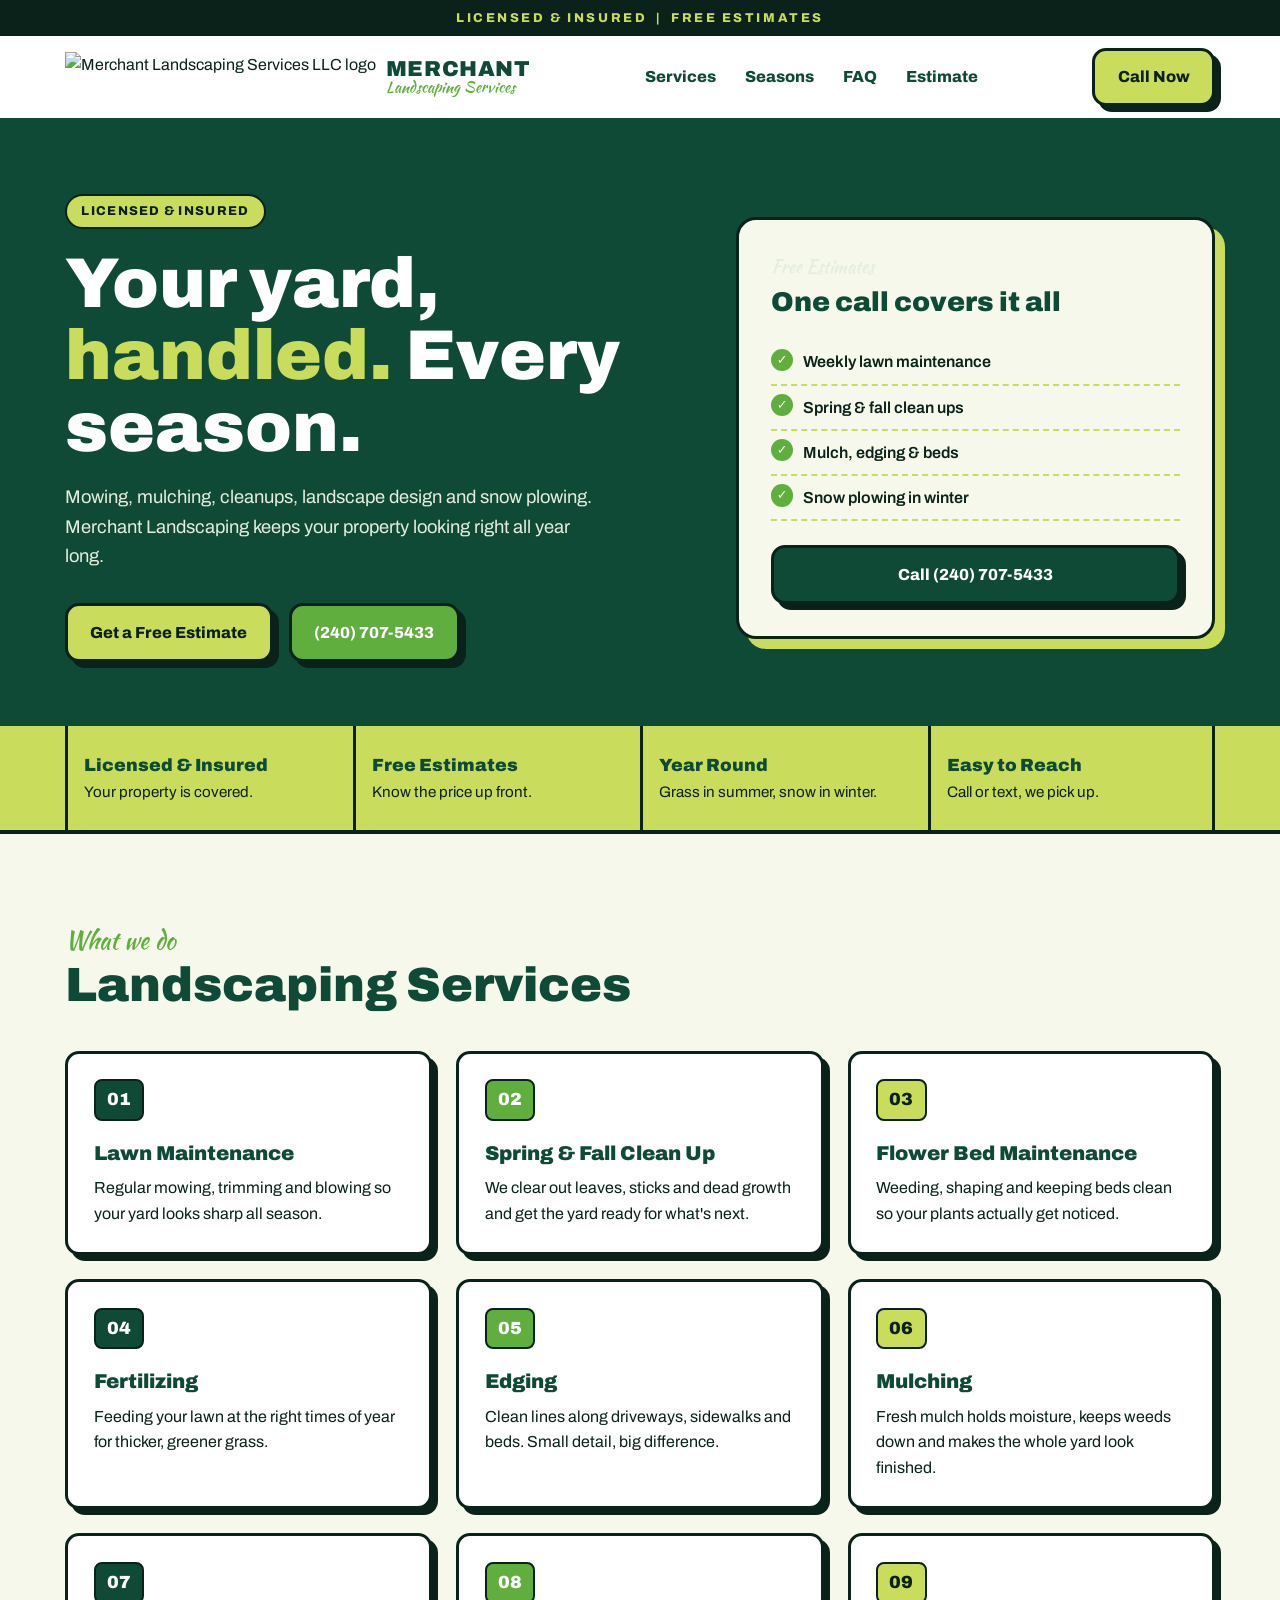
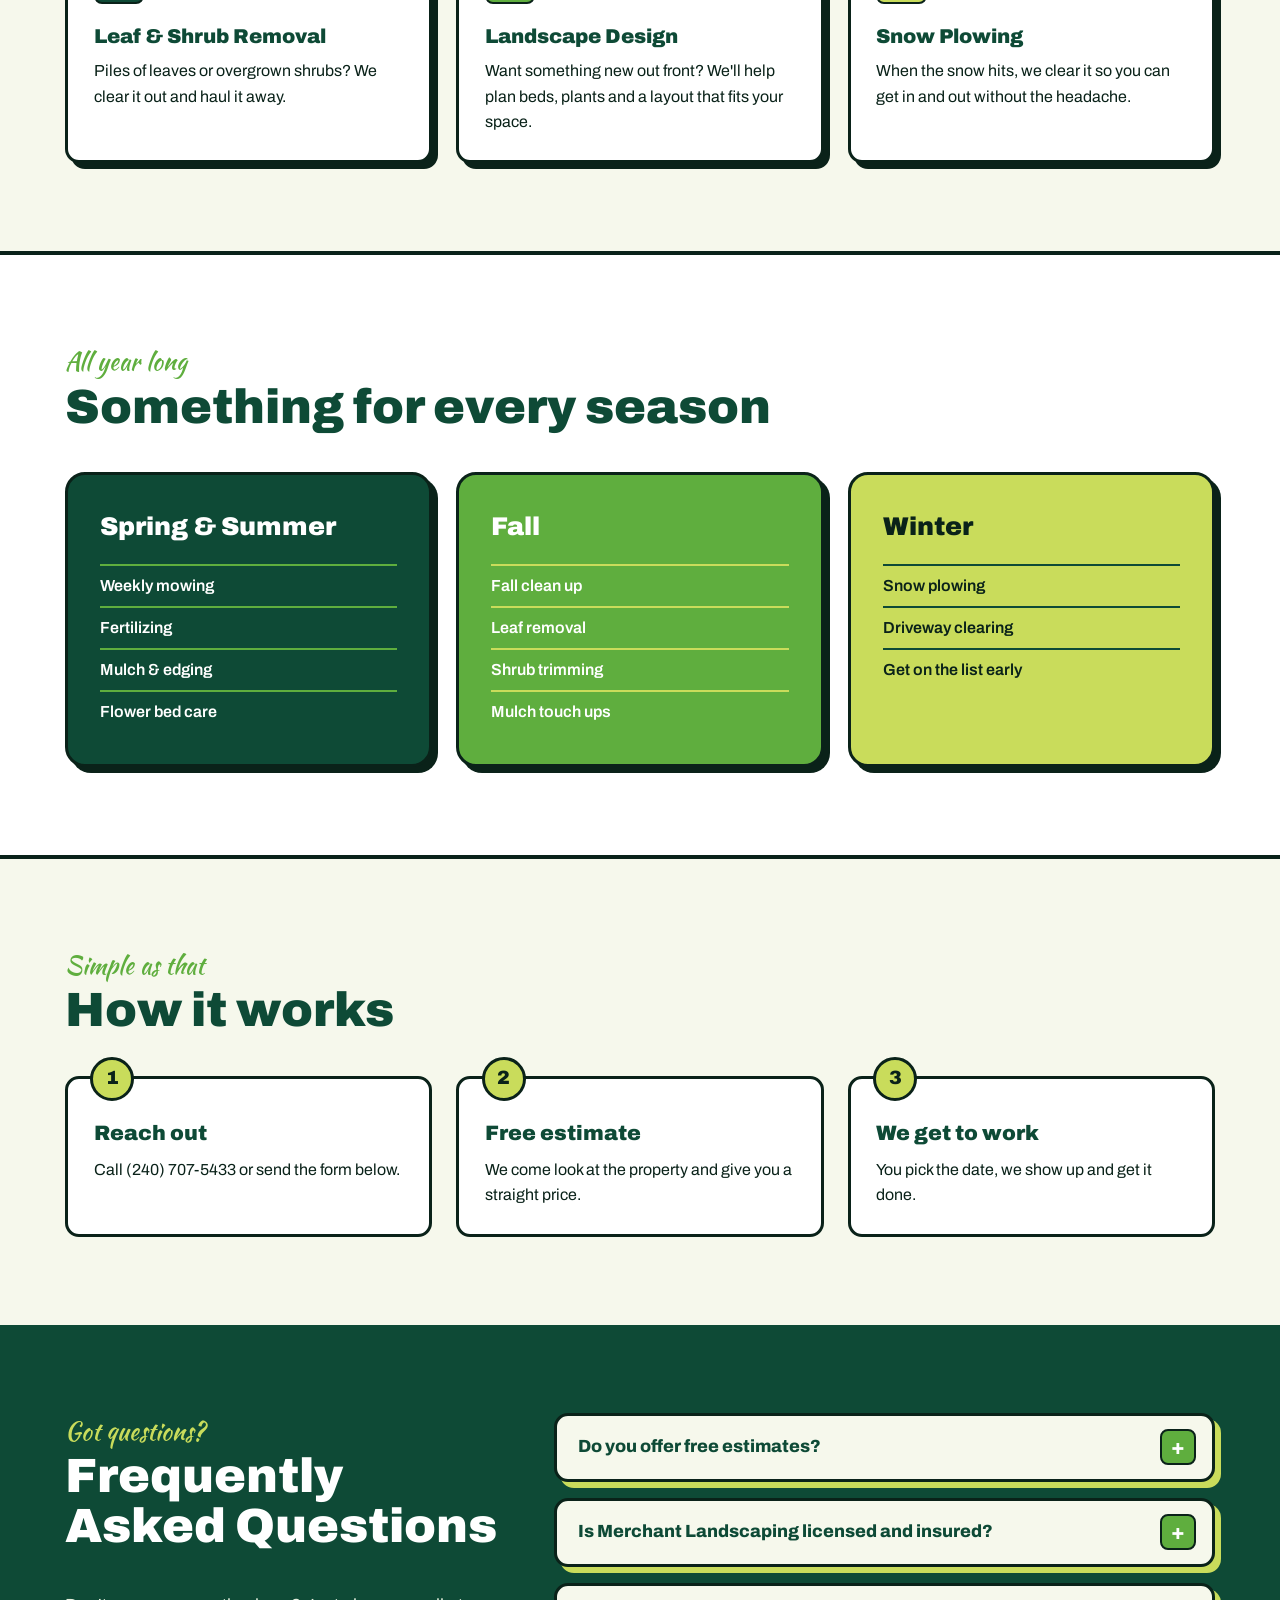
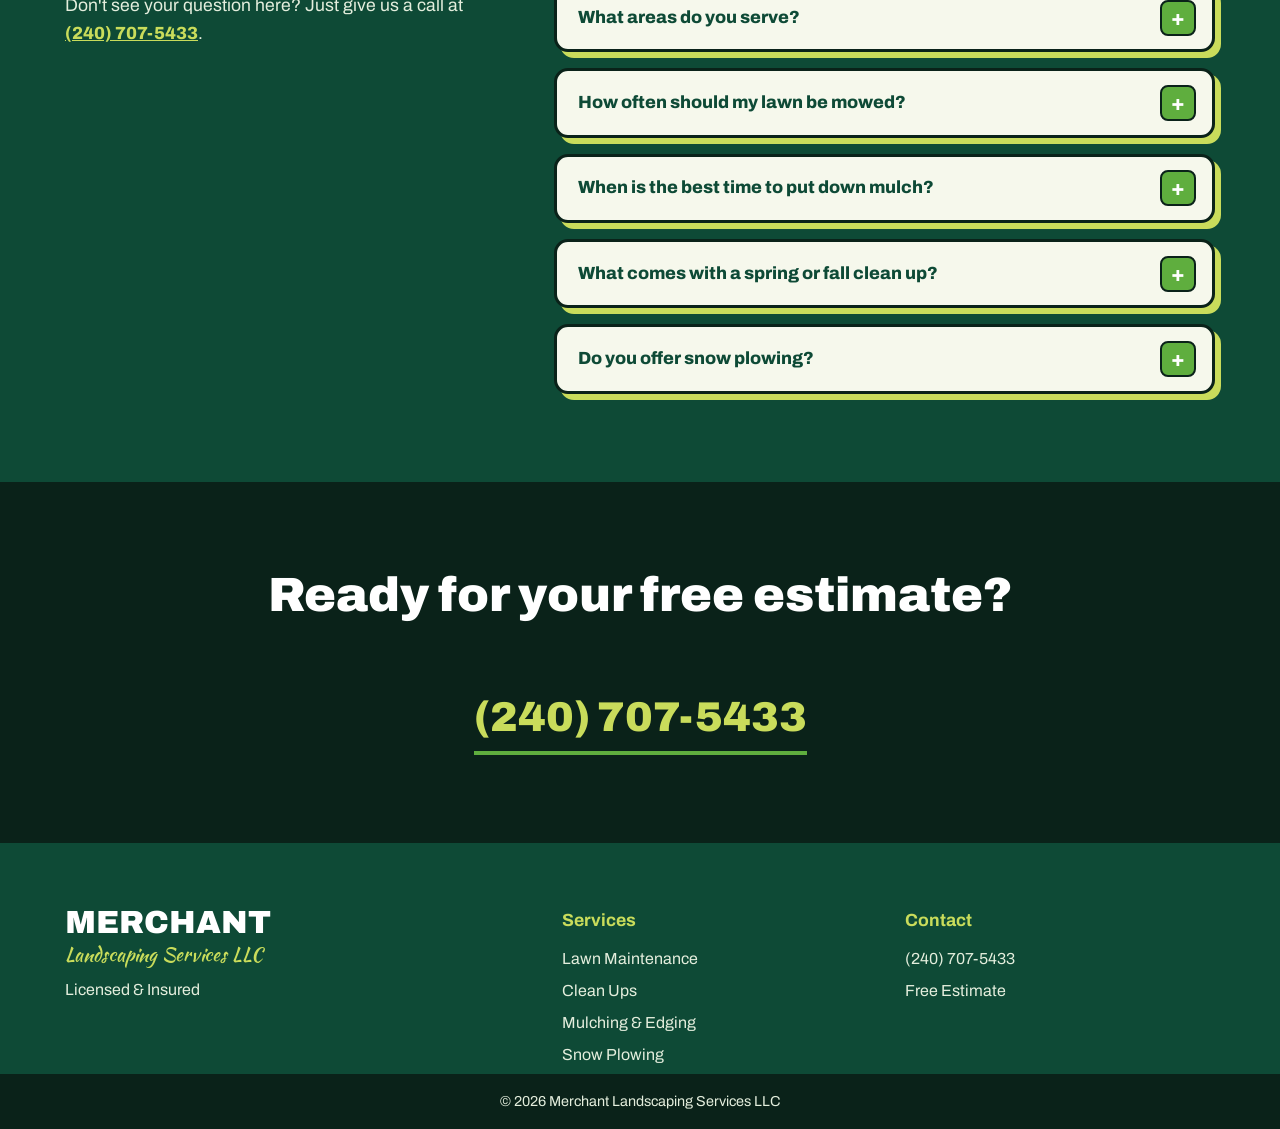
==== index.html @ e38e2e98 "Add files via upload" ====
<!DOCTYPE html>
<html lang="en">
<head>
  <meta charset="UTF-8">
  <meta name="viewport" content="width=device-width, initial-scale=1">
  <title>Merchant Landscaping Services LLC | Lawn Care, Landscaping & Snow Plowing</title>
  <meta name="description" content="Licensed and insured landscaping company. Lawn maintenance, mulching, edging, fertilizing, spring and fall cleanups, landscape design and snow plowing. Call (240) 707-5433 for a free estimate.">
  <link rel="canonical" href="https://YOURDOMAIN.com/">

  <meta property="og:title" content="Merchant Landscaping Services LLC">
  <meta property="og:description" content="Lawn care, landscaping and snow plowing. Licensed and insured. Free estimates.">
  <meta property="og:type" content="website">
  <meta property="og:image" content="https://YOURDOMAIN.com/images/logo.png">

  <link rel="preconnect" href="https://fonts.googleapis.com">
  <link rel="preconnect" href="https://fonts.gstatic.com" crossorigin>
  <link href="https://fonts.googleapis.com/css2?family=Archivo:wght@400;600;800;900&family=Kaushan+Script&display=swap" rel="stylesheet">
  <link rel="stylesheet" href="styles.css">

  <!-- Business schema for Google -->
  <script type="application/ld+json">
  {
    "@context": "https://schema.org",
    "@type": "HomeAndConstructionBusiness",
    "name": "Merchant Landscaping Services LLC",
    "image": "https://YOURDOMAIN.com/images/logo.png",
    "url": "https://YOURDOMAIN.com/",
    "telephone": "+1-240-707-5433",
    "areaServed": "Maryland",
    "priceRange": "$$",
    "description": "Licensed and insured landscaping company offering lawn maintenance, cleanups, mulching, edging, fertilizing, landscape design and snow plowing.",
    "hasOfferCatalog": {
      "@type": "OfferCatalog",
      "name": "Landscaping Services",
      "itemListElement": [
        {"@type": "Offer", "itemOffered": {"@type": "Service", "name": "Lawn Maintenance"}},
        {"@type": "Offer", "itemOffered": {"@type": "Service", "name": "Spring & Fall Clean Up"}},
        {"@type": "Offer", "itemOffered": {"@type": "Service", "name": "Flower Bed Maintenance"}},
        {"@type": "Offer", "itemOffered": {"@type": "Service", "name": "Fertilizing"}},
        {"@type": "Offer", "itemOffered": {"@type": "Service", "name": "Edging"}},
        {"@type": "Offer", "itemOffered": {"@type": "Service", "name": "Mulching"}},
        {"@type": "Offer", "itemOffered": {"@type": "Service", "name": "Leaf & Shrub Removal"}},
        {"@type": "Offer", "itemOffered": {"@type": "Service", "name": "Landscape Design"}},
        {"@type": "Offer", "itemOffered": {"@type": "Service", "name": "Snow Plowing"}}
      ]
    }
  }
  </script>

  <!-- FAQ schema (keep matching the FAQ section below) -->
  <script type="application/ld+json">
  {
    "@context": "https://schema.org",
    "@type": "FAQPage",
    "mainEntity": [
      {"@type": "Question", "name": "Do you offer free estimates?",
       "acceptedAnswer": {"@type": "Answer", "text": "Yes. Every estimate is free. Call (240) 707-5433 or fill out the form and we will come out, look at the property and give you a price."}},
      {"@type": "Question", "name": "Is Merchant Landscaping licensed and insured?",
       "acceptedAnswer": {"@type": "Answer", "text": "Yes. Merchant Landscaping Services LLC is fully licensed and insured."}},
      {"@type": "Question", "name": "What areas do you serve?",
       "acceptedAnswer": {"@type": "Answer", "text": "We serve homes and properties throughout Maryland and nearby areas. Give us a call to check if you are in our service area."}},
      {"@type": "Question", "name": "How often should my lawn be mowed?",
       "acceptedAnswer": {"@type": "Answer", "text": "Most lawns need weekly mowing from late spring through summer when grass grows fastest. When growth slows down in the fall, every other week usually works."}},
      {"@type": "Question", "name": "When is the best time to put down mulch?",
       "acceptedAnswer": {"@type": "Answer", "text": "Spring is the most popular time, right after cleanup. Mulch helps hold moisture and keep weeds down through the summer. A fall touch up also helps protect roots over the winter."}},
      {"@type": "Question", "name": "What comes with a spring or fall clean up?",
       "acceptedAnswer": {"@type": "Answer", "text": "We clear out leaves, sticks and dead growth, clean up the beds, trim back shrubs and haul the debris away so your yard is ready for the next season."}},
      {"@type": "Question", "name": "Do you offer snow plowing?",
       "acceptedAnswer": {"@type": "Answer", "text": "Yes. We plow snow during the winter. Spots fill up, so call before the first storm to get on the list."}}
    ]
  }
  </script>
</head>
<body>

  <a class="skip-link" href="#main">Skip to content</a>

  <div class="topbar">Licensed &amp; Insured &nbsp;|&nbsp; Free Estimates</div>

  <header class="header">
    <nav class="container nav" aria-label="Main">
      <a href="#top" class="brand">
        <img src="images/merchant.jpg" alt="Merchant Landscaping Services LLC logo">
        <span class="brand-text">
          <span class="brand-name">MERCHANT</span>
          <span class="brand-sub">Landscaping Services</span>
        </span>
      </a>

      <button class="menu-toggle" aria-label="Open menu" aria-expanded="false" aria-controls="nav-links">
        <span></span><span></span><span></span>
      </button>

      <ul class="nav-links" id="nav-links">
        <li><a href="#services">Services</a></li>
        <li><a href="#seasons">Seasons</a></li>
        <li><a href="#faq">FAQ</a></li>
        <li><a href="#estimate">Estimate</a></li>
        <li class="nav-call-mobile"><a href="tel:+12407075433">Call (240) 707-5433</a></li>
      </ul>

      <a href="tel:+12407075433" class="btn btn-lime nav-call">Call Now</a>
    </nav>
  </header>

  <main id="main">

    <!-- HERO -->
    <section class="hero" id="top">
      <div class="container hero-grid">
        <div>
          <span class="badge">Licensed &amp; Insured</span>
          <h1>Your yard, <span class="hl">handled.</span> Every season.</h1>
          <p>Mowing, mulching, cleanups, landscape design and snow plowing. Merchant Landscaping keeps your property looking right all year long.</p>
          <div class="hero-ctas">
            <a href="#estimate" class="btn btn-lime">Get a Free Estimate</a>
            <a href="tel:+12407075433" class="btn btn-leaf">(240) 707-5433</a>
          </div>
        </div>

        <aside class="hero-card">
          <p class="script card-script">Free Estimates</p>
          <h2>One call covers it all</h2>
          <ul class="checklist">
            <li>Weekly lawn maintenance</li>
            <li>Spring &amp; fall clean ups</li>
            <li>Mulch, edging &amp; beds</li>
            <li>Snow plowing in winter</li>
          </ul>
          <a href="tel:+12407075433" class="btn btn-forest btn-block">Call (240) 707-5433</a>
        </aside>
      </div>
    </section>

    <!-- WHY US -->
    <section class="why">
      <div class="container why-grid">
        <div class="why-item"><strong>Licensed &amp; Insured</strong><span>Your property is covered.</span></div>
        <div class="why-item"><strong>Free Estimates</strong><span>Know the price up front.</span></div>
        <div class="why-item"><strong>Year Round</strong><span>Grass in summer, snow in winter.</span></div>
        <div class="why-item"><strong>Easy to Reach</strong><span>Call or text, we pick up.</span></div>
      </div>
    </section>

    <!-- SERVICES -->
    <section class="section" id="services">
      <div class="container">
        <p class="eyebrow script">What we do</p>
        <h2 class="section-title">Landscaping Services</h2>

        <div class="services-grid">
          <article class="service">
            <span class="num">01</span>
            <h3>Lawn Maintenance</h3>
            <p>Regular mowing, trimming and blowing so your yard looks sharp all season.</p>
          </article>
          <article class="service">
            <span class="num">02</span>
            <h3>Spring &amp; Fall Clean Up</h3>
            <p>We clear out leaves, sticks and dead growth and get the yard ready for what's next.</p>
          </article>
          <article class="service">
            <span class="num">03</span>
            <h3>Flower Bed Maintenance</h3>
            <p>Weeding, shaping and keeping beds clean so your plants actually get noticed.</p>
          </article>
          <article class="service">
            <span class="num">04</span>
            <h3>Fertilizing</h3>
            <p>Feeding your lawn at the right times of year for thicker, greener grass.</p>
          </article>
          <article class="service">
            <span class="num">05</span>
            <h3>Edging</h3>
            <p>Clean lines along driveways, sidewalks and beds. Small detail, big difference.</p>
          </article>
          <article class="service">
            <span class="num">06</span>
            <h3>Mulching</h3>
            <p>Fresh mulch holds moisture, keeps weeds down and makes the whole yard look finished.</p>
          </article>
          <article class="service">
            <span class="num">07</span>
            <h3>Leaf &amp; Shrub Removal</h3>
            <p>Piles of leaves or overgrown shrubs? We clear it out and haul it away.</p>
          </article>
          <article class="service">
            <span class="num">08</span>
            <h3>Landscape Design</h3>
            <p>Want something new out front? We'll help plan beds, plants and a layout that fits your space.</p>
          </article>
          <article class="service">
            <span class="num">09</span>
            <h3>Snow Plowing</h3>
            <p>When the snow hits, we clear it so you can get in and out without the headache.</p>
          </article>
        </div>
      </div>
    </section>

    <!-- SEASONS -->
    <section class="section seasons" id="seasons">
      <div class="container">
        <p class="eyebrow script">All year long</p>
        <h2 class="section-title">Something for every season</h2>

        <div class="season-grid">
          <div class="season season-forest">
            <h3>Spring &amp; Summer</h3>
            <ul>
              <li>Weekly mowing</li>
              <li>Fertilizing</li>
              <li>Mulch &amp; edging</li>
              <li>Flower bed care</li>
            </ul>
          </div>
          <div class="season season-leaf">
            <h3>Fall</h3>
            <ul>
              <li>Fall clean up</li>
              <li>Leaf removal</li>
              <li>Shrub trimming</li>
              <li>Mulch touch ups</li>
            </ul>
          </div>
          <div class="season season-lime">
            <h3>Winter</h3>
            <ul>
              <li>Snow plowing</li>
              <li>Driveway clearing</li>
              <li>Get on the list early</li>
            </ul>
          </div>
        </div>
      </div>
    </section>

    <!-- PROCESS -->
    <section class="section process">
      <div class="container">
        <p class="eyebrow script">Simple as that</p>
        <h2 class="section-title">How it works</h2>
        <ol class="steps">
          <li><span class="step-num">1</span><h3>Reach out</h3><p>Call (240) 707-5433 or send the form below.</p></li>
          <li><span class="step-num">2</span><h3>Free estimate</h3><p>We come look at the property and give you a straight price.</p></li>
          <li><span class="step-num">3</span><h3>We get to work</h3><p>You pick the date, we show up and get it done.</p></li>
        </ol>
      </div>
    </section>

    <!-- FAQ -->
    <section class="section faq" id="faq">
      <div class="container faq-wrap">
        <div>
          <p class="eyebrow script">Got questions?</p>
          <h2 class="section-title">Frequently Asked Questions</h2>
          <p class="faq-side">Don't see your question here? Just give us a call at <a href="tel:+12407075433">(240) 707-5433</a>.</p>
        </div>

        <div class="faq-list">
          <details>
            <summary>Do you offer free estimates?</summary>
            <p>Yes. Every estimate is free. Call (240) 707-5433 or fill out the form and we will come out, look at the property and give you a price.</p>
          </details>
          <details>
            <summary>Is Merchant Landscaping licensed and insured?</summary>
            <p>Yes. Merchant Landscaping Services LLC is fully licensed and insured.</p>
          </details>
          <details>
            <summary>What areas do you serve?</summary>
            <p>We serve homes and properties throughout Maryland and nearby areas. Give us a call to check if you are in our service area.</p>
          </details>
          <details>
            <summary>How often should my lawn be mowed?</summary>
            <p>Most lawns need weekly mowing from late spring through summer when grass grows fastest. When growth slows down in the fall, every other week usually works.</p>
          </details>
          <details>
            <summary>When is the best time to put down mulch?</summary>
            <p>Spring is the most popular time, right after cleanup. Mulch helps hold moisture and keep weeds down through the summer. A fall touch up also helps protect roots over the winter.</p>
          </details>
          <details>
            <summary>What comes with a spring or fall clean up?</summary>
            <p>We clear out leaves, sticks and dead growth, clean up the beds, trim back shrubs and haul the debris away so your yard is ready for the next season.</p>
          </details>
          <details>
            <summary>Do you offer snow plowing?</summary>
            <p>Yes. We plow snow during the winter. Spots fill up, so call before the first storm to get on the list.</p>
          </details>
        </div>
      </div>
    </section>

   <!-- CONTACT CTA -->
<section class="section estimate" id="estimate">
  <div class="container" style="text-align:center;">
    <h2 class="section-title title-white">Ready for your free estimate?</h2>
    <a href="tel:+12407075433" class="big-phone">(240) 707-5433</a>
  </div>

</section>

  </main>

  <footer class="footer">
    <div class="container footer-grid">
      <div>
        <p class="footer-name">MERCHANT</p>
        <p class="script footer-sub">Landscaping Services LLC</p>
        <p>Licensed &amp; Insured</p>
      </div>
      <div>
        <h4>Services</h4>
        <ul>
          <li><a href="#services">Lawn Maintenance</a></li>
          <li><a href="#services">Clean Ups</a></li>
          <li><a href="#services">Mulching &amp; Edging</a></li>
          <li><a href="#services">Snow Plowing</a></li>
        </ul>
      </div>
      <div>
        <h4>Contact</h4>
        <ul>
          <li><a href="tel:+12407075433">(240) 707-5433</a></li>
          <li><a href="#estimate">Free Estimate</a></li>
        </ul>
      </div>
    </div>
    <p class="copyright">&copy; <span id="year"></span> Merchant Landscaping Services LLC</p>
  </footer>

  <script src="script.js"></script>
</body>
</html>
---- styles.css ----
:root {
  --forest: #0E4A36;
  --leaf: #5FAE3E;
  --lime: #C9DC5B;
  --cream: #F6F8EC;
  --ink: #0A2219;
  --white: #FFFFFF;
  --soft: #E4EEDD;
  --radius: 14px;
  --shadow: 6px 6px 0 var(--ink);
}

* { box-sizing: border-box; margin: 0; padding: 0; }
html { scroll-behavior: smooth; scroll-padding-top: 90px; }
body {
  font-family: 'Archivo', system-ui, sans-serif;
  color: var(--ink);
  background: var(--cream);
  line-height: 1.6;
}
img { max-width: 100%; display: block; }
a { color: inherit; }
.container { width: min(1150px, 92%); margin-inline: auto; }
.script { font-family: 'Kaushan Script', cursive; }

.skip-link {
  position: absolute; left: -9999px; top: 0;
  background: var(--lime); color: var(--ink); padding: .6rem 1rem; z-index: 100;
}
.skip-link:focus { left: 1rem; }

/* ---------- TOP BAR ---------- */
.topbar {
  background: var(--ink);
  color: var(--lime);
  text-align: center;
  font-weight: 800;
  font-size: .8rem;
  letter-spacing: .2em;
  text-transform: uppercase;
  padding: .5rem 1rem;
}

/* ---------- HEADER ---------- */
.header {
  background: var(--white);
  border-bottom: 4px solid var(--forest);
  position: sticky;
  top: 0;
  z-index: 50;
}
.nav {
  display: flex;
  align-items: center;
  justify-content: space-between;
  gap: 1rem;
  padding: .7rem 0;
  position: relative;
}
.brand { display: flex; align-items: center; gap: .6rem; text-decoration: none; }
.brand img { height: 50px; width: auto; }
.brand-text { display: flex; flex-direction: column; line-height: 1.05; }
.brand-name { font-weight: 900; font-size: 1.35rem; color: var(--forest); letter-spacing: .03em; }
.brand-sub { font-family: 'Kaushan Script', cursive; color: var(--leaf); font-size: .95rem; }

.nav-links { display: flex; gap: 1.8rem; list-style: none; }
.nav-links a {
  text-decoration: none;
  font-weight: 800;
  color: var(--forest);
  padding: .3rem 0;
  border-bottom: 3px solid var(--white);
}
.nav-links a:hover { border-bottom-color: var(--lime); }
.nav-call-mobile { display: none; }

.menu-toggle {
  display: none;
  background: var(--lime);
  border: 3px solid var(--ink);
  border-radius: 10px;
  width: 48px; height: 44px;
  flex-direction: column; justify-content: center; align-items: center; gap: 5px;
  cursor: pointer;
}
.menu-toggle span { display: block; width: 22px; height: 3px; background: var(--ink); }

/* ---------- BUTTONS ---------- */
.btn {
  display: inline-flex;
  align-items: center;
  justify-content: center;
  gap: .5rem;
  font-family: inherit;
  font-weight: 800;
  font-size: 1rem;
  text-decoration: none;
  padding: .85rem 1.4rem;
  border: 3px solid var(--ink);
  border-radius: var(--radius);
  box-shadow: var(--shadow);
  cursor: pointer;
}
.btn:hover { transform: translate(3px, 3px); box-shadow: 3px 3px 0 var(--ink); }
.btn:active { transform: translate(6px, 6px); box-shadow: 0 0 0 var(--ink); }
.btn:disabled { cursor: not-allowed; background: var(--soft); }
.btn-lime { background: var(--lime); color: var(--ink); }
.btn-leaf { background: var(--leaf); color: var(--white); }
.btn-forest { background: var(--forest); color: var(--white); }
.btn-block { width: 100%; }

/* ---------- HERO ---------- */
.hero { background: var(--forest); color: var(--white); padding-top: 4.5rem; }
.hero-grid {
  display: grid;
  grid-template-columns: 1.3fr 1fr;
  gap: 3rem;
  align-items: center;
  padding-bottom: 4rem;
}
.badge {
  display: inline-block;
  background: var(--lime);
  color: var(--ink);
  font-weight: 800;
  font-size: .8rem;
  letter-spacing: .1em;
  text-transform: uppercase;
  padding: .35rem .9rem;
  border: 2px solid var(--ink);
  border-radius: 999px;
}
.hero h1 {
  font-size: clamp(2.4rem, 6vw, 4.4rem);
  font-weight: 900;
  line-height: 1.02;
  margin: 1.2rem 0;
}
.hero h1 .hl { color: var(--lime); }
.hero p { font-size: 1.15rem; max-width: 34rem; color: var(--soft); }
.hero-ctas { display: flex; flex-wrap: wrap; gap: 1rem; margin-top: 2rem; }

.hero-card {
  background: var(--cream);
  color: var(--ink);
  border: 3px solid var(--ink);
  border-radius: 20px;
  box-shadow: 10px 10px 0 var(--lime);
  padding: 2rem;
}
.card-script { color: var(--leaf); font-size: 1.5rem; }
.hero-card h2 { font-size: 1.7rem; font-weight: 900; color: var(--forest); margin-bottom: 1rem; }
.checklist { list-style: none; margin-bottom: 1.5rem; }
.checklist li {
  padding: .55rem 0 .55rem 2rem;
  border-bottom: 2px dashed var(--lime);
  position: relative;
  font-weight: 600;
}
.checklist li::before {
  content: "✓";
  position: absolute; left: 0; top: .5rem;
  width: 1.4rem; height: 1.4rem;
  background: var(--leaf); color: var(--white);
  border-radius: 50%;
  display: grid; place-items: center;
  font-size: .8rem; font-weight: 900;
}

/* mowed lawn stripes */
.lawn {
  height: 60px;
  background: repeating-linear-gradient(
    90deg,
    var(--leaf) 0 70px,
    var(--lime) 70px 140px
  );
  border-top: 4px solid var(--ink);
  border-bottom: 4px solid var(--ink);
}
.lawn-small { height: 24px; margin-top: 3rem; border-bottom: none; }

/* ---------- WHY US ---------- */
.why { background: var(--lime); border-bottom: 4px solid var(--ink); }
.why-grid { display: grid; grid-template-columns: repeat(4, 1fr); }
.why-item {
  padding: 1.6rem 1rem;
  border-left: 3px solid var(--ink);
  display: flex; flex-direction: column;
}
.why-item:last-child { border-right: 3px solid var(--ink); }
.why-item strong { font-size: 1.1rem; font-weight: 900; color: var(--forest); }
.why-item span { font-size: .95rem; }

/* ---------- SECTIONS ---------- */
.section { padding: 5.5rem 0; }
.eyebrow { color: var(--leaf); font-size: 1.5rem; }
.eyebrow-lime { color: var(--lime); }
.section-title {
  font-size: clamp(2rem, 4.5vw, 3rem);
  font-weight: 900;
  line-height: 1.05;
  color: var(--forest);
  margin-bottom: 2.5rem;
}
.title-white { color: var(--white); }

/* ---------- SERVICES ---------- */
.services-grid { display: grid; grid-template-columns: repeat(3, 1fr); gap: 1.5rem; }
.service {
  background: var(--white);
  border: 3px solid var(--ink);
  border-radius: var(--radius);
  box-shadow: var(--shadow);
  padding: 1.6rem;
}
.service:hover { transform: translate(3px, 3px); box-shadow: 3px 3px 0 var(--ink); }
.num {
  display: inline-block;
  font-weight: 900;
  font-size: 1.1rem;
  padding: .3rem .7rem;
  border: 2px solid var(--ink);
  border-radius: 8px;
  margin-bottom: 1rem;
}
.service:nth-child(3n+1) .num { background: var(--forest); color: var(--white); }
.service:nth-child(3n+2) .num { background: var(--leaf); color: var(--white); }
.service:nth-child(3n+3) .num { background: var(--lime); color: var(--ink); }
.service h3 { font-size: 1.25rem; font-weight: 900; color: var(--forest); margin-bottom: .4rem; }

/* ---------- SEASONS ---------- */
.seasons { background: var(--white); border-top: 4px solid var(--ink); border-bottom: 4px solid var(--ink); }
.season-grid { display: grid; grid-template-columns: repeat(3, 1fr); gap: 1.5rem; }
.season {
  border: 3px solid var(--ink);
  border-radius: 20px;
  box-shadow: var(--shadow);
  padding: 2rem;
}
.season h3 { font-size: 1.6rem; font-weight: 900; margin-bottom: 1rem; }
.season ul { list-style: none; }
.season li { padding: .45rem 0; font-weight: 600; border-top: 2px solid; }
.season-forest { background: var(--forest); color: var(--white); }
.season-forest li { border-color: var(--leaf); }
.season-leaf { background: var(--leaf); color: var(--white); }
.season-leaf li { border-color: var(--lime); }
.season-lime { background: var(--lime); color: var(--ink); }
.season-lime li { border-color: var(--forest); }

/* ---------- PROCESS ---------- */
.steps { list-style: none; display: grid; grid-template-columns: repeat(3, 1fr); gap: 1.5rem; }
.steps li {
  background: var(--white);
  border: 3px solid var(--ink);
  border-radius: var(--radius);
  padding: 2rem 1.6rem 1.6rem;
  position: relative;
}
.step-num {
  position: absolute; top: -22px; left: 1.4rem;
  width: 44px; height: 44px;
  display: grid; place-items: center;
  background: var(--lime); color: var(--ink);
  border: 3px solid var(--ink); border-radius: 50%;
  font-weight: 900; font-size: 1.2rem;
}
.steps h3 { font-size: 1.3rem; font-weight: 900; color: var(--forest); margin: .4rem 0; }

/* ---------- FAQ ---------- */
.faq { background: var(--forest); color: var(--white); }
.faq .section-title { color: var(--white); }
.faq .eyebrow { color: var(--lime); }
.faq-wrap { display: grid; grid-template-columns: 1fr 1.5fr; gap: 3rem; align-items: start; }
.faq-side { color: var(--soft); font-size: 1.1rem; }
.faq-side a { color: var(--lime); font-weight: 800; }

.faq-list { display: flex; flex-direction: column; gap: 1rem; }
.faq-list details {
  background: var(--cream);
  color: var(--ink);
  border: 3px solid var(--ink);
  border-radius: var(--radius);
  box-shadow: 6px 6px 0 var(--lime);
}
.faq-list summary {
  list-style: none;
  cursor: pointer;
  font-weight: 800;
  font-size: 1.1rem;
  padding: 1.1rem 3.5rem 1.1rem 1.3rem;
  position: relative;
  color: var(--forest);
}
.faq-list summary::-webkit-details-marker { display: none; }
.faq-list summary::after {
  content: "+";
  position: absolute; right: 1rem; top: 50%;
  transform: translateY(-50%);
  width: 32px; height: 32px;
  display: grid; place-items: center;
  background: var(--leaf); color: var(--white);
  border: 2px solid var(--ink); border-radius: 8px;
  font-size: 1.3rem; font-weight: 900;
}
.faq-list details[open] summary::after { content: "−"; background: var(--forest); }
.faq-list details[open] summary { border-bottom: 3px dashed var(--lime); }
.faq-list details p { padding: 1rem 1.3rem 1.3rem; }

/* ---------- ESTIMATE ---------- */
.estimate { background: var(--ink); color: var(--white); }
.estimate-grid { display: grid; grid-template-columns: 1fr 1.2fr; gap: 3rem; align-items: center; }
.estimate-copy p { color: var(--soft); font-size: 1.1rem; }
.big-phone {
  display: inline-block;
  margin-top: 1.5rem;
  font-size: clamp(1.8rem, 4vw, 2.6rem);
  font-weight: 900;
  color: var(--lime);
  text-decoration: none;
  border-bottom: 4px solid var(--leaf);
}

.form {
  background: var(--cream);
  color: var(--ink);
  border: 3px solid var(--ink);
  border-radius: 20px;
  box-shadow: 10px 10px 0 var(--leaf);
  padding: 2rem;
}
.field { margin-bottom: 1rem; display: flex; flex-direction: column; }
.field-row { display: grid; grid-template-columns: 1fr 1fr; gap: 1rem; }
.field label { font-weight: 800; color: var(--forest); margin-bottom: .3rem; font-size: .95rem; }
.field input, .field select, .field textarea {
  font-family: inherit;
  font-size: 1rem;
  padding: .75rem .9rem;
  border: 3px solid var(--ink);
  border-radius: 10px;
  background: var(--white);
  color: var(--ink);
}
.field input:focus, .field select:focus, .field textarea:focus {
  outline: none;
  border-color: var(--leaf);
  box-shadow: 4px 4px 0 var(--lime);
}
.field .invalid { border-color: #B3261E; }
.hp { position: absolute; left: -9999px; }

.form-status { margin-top: 1rem; font-weight: 800; min-height: 1.5rem; }
.form-status.ok { color: var(--forest); background: var(--lime); padding: .6rem .9rem; border: 2px solid var(--ink); border-radius: 10px; }
.form-status.err { color: var(--white); background: #B3261E; padding: .6rem .9rem; border: 2px solid var(--ink); border-radius: 10px; }

/* ---------- FOOTER ---------- */
.footer { background: var(--forest); color: var(--soft); padding-top: 4rem; }
.footer-grid { display: grid; grid-template-columns: 1.5fr 1fr 1fr; gap: 2rem; }
.footer-name { font-size: 2rem; font-weight: 900; color: var(--white); line-height: 1; }
.footer-sub { color: var(--lime); font-size: 1.2rem; margin-bottom: .5rem; }
.footer h4 { color: var(--lime); font-size: 1.1rem; margin-bottom: .7rem; }
.footer ul { list-style: none; }
.footer li { margin-bottom: .4rem; }
.footer a { text-decoration: none; }
.footer a:hover { color: var(--lime); }
.copyright { background: var(--ink); text-align: center; padding: 1rem; font-size: .9rem; }

/* ---------- RESPONSIVE ---------- */
@media (max-width: 950px) {
  .hero-grid, .faq-wrap, .estimate-grid { grid-template-columns: 1fr; }
  .services-grid, .season-grid { grid-template-columns: repeat(2, 1fr); }
  .why-grid { grid-template-columns: repeat(2, 1fr); }
  .why-item { border-bottom: 3px solid var(--ink); }
  .why-item:nth-child(2n) { border-right: 3px solid var(--ink); }
}

@media (max-width: 760px) {
  .menu-toggle { display: flex; }
  .nav-call { display: none; }
  .nav-links {
    display: none;
    position: absolute;
    top: 100%; left: -4vw; right: -4vw;
    flex-direction: column;
    gap: 0;
    background: var(--cream);
    border-top: 4px solid var(--forest);
    border-bottom: 4px solid var(--forest);
  }
  .nav-links.open { display: flex; }
  .nav-links li { border-bottom: 2px solid var(--lime); }
  .nav-links a { display: block; padding: 1rem 6vw; border-bottom: none; }
  .nav-call-mobile { display: block; background: var(--lime); }
  .steps { grid-template-columns: 1fr; gap: 2.2rem; }
}

@media (max-width: 560px) {
  .services-grid, .season-grid, .field-row { grid-template-columns: 1fr; }
  .why-grid { grid-template-columns: 1fr; }
  .why-item { border-right: 3px solid var(--ink); }
  .footer-grid { grid-template-columns: 1fr; }
  .section { padding: 4rem 0; }
  .hero { padding-top: 3rem; }
  .brand img { height: 42px; }
}
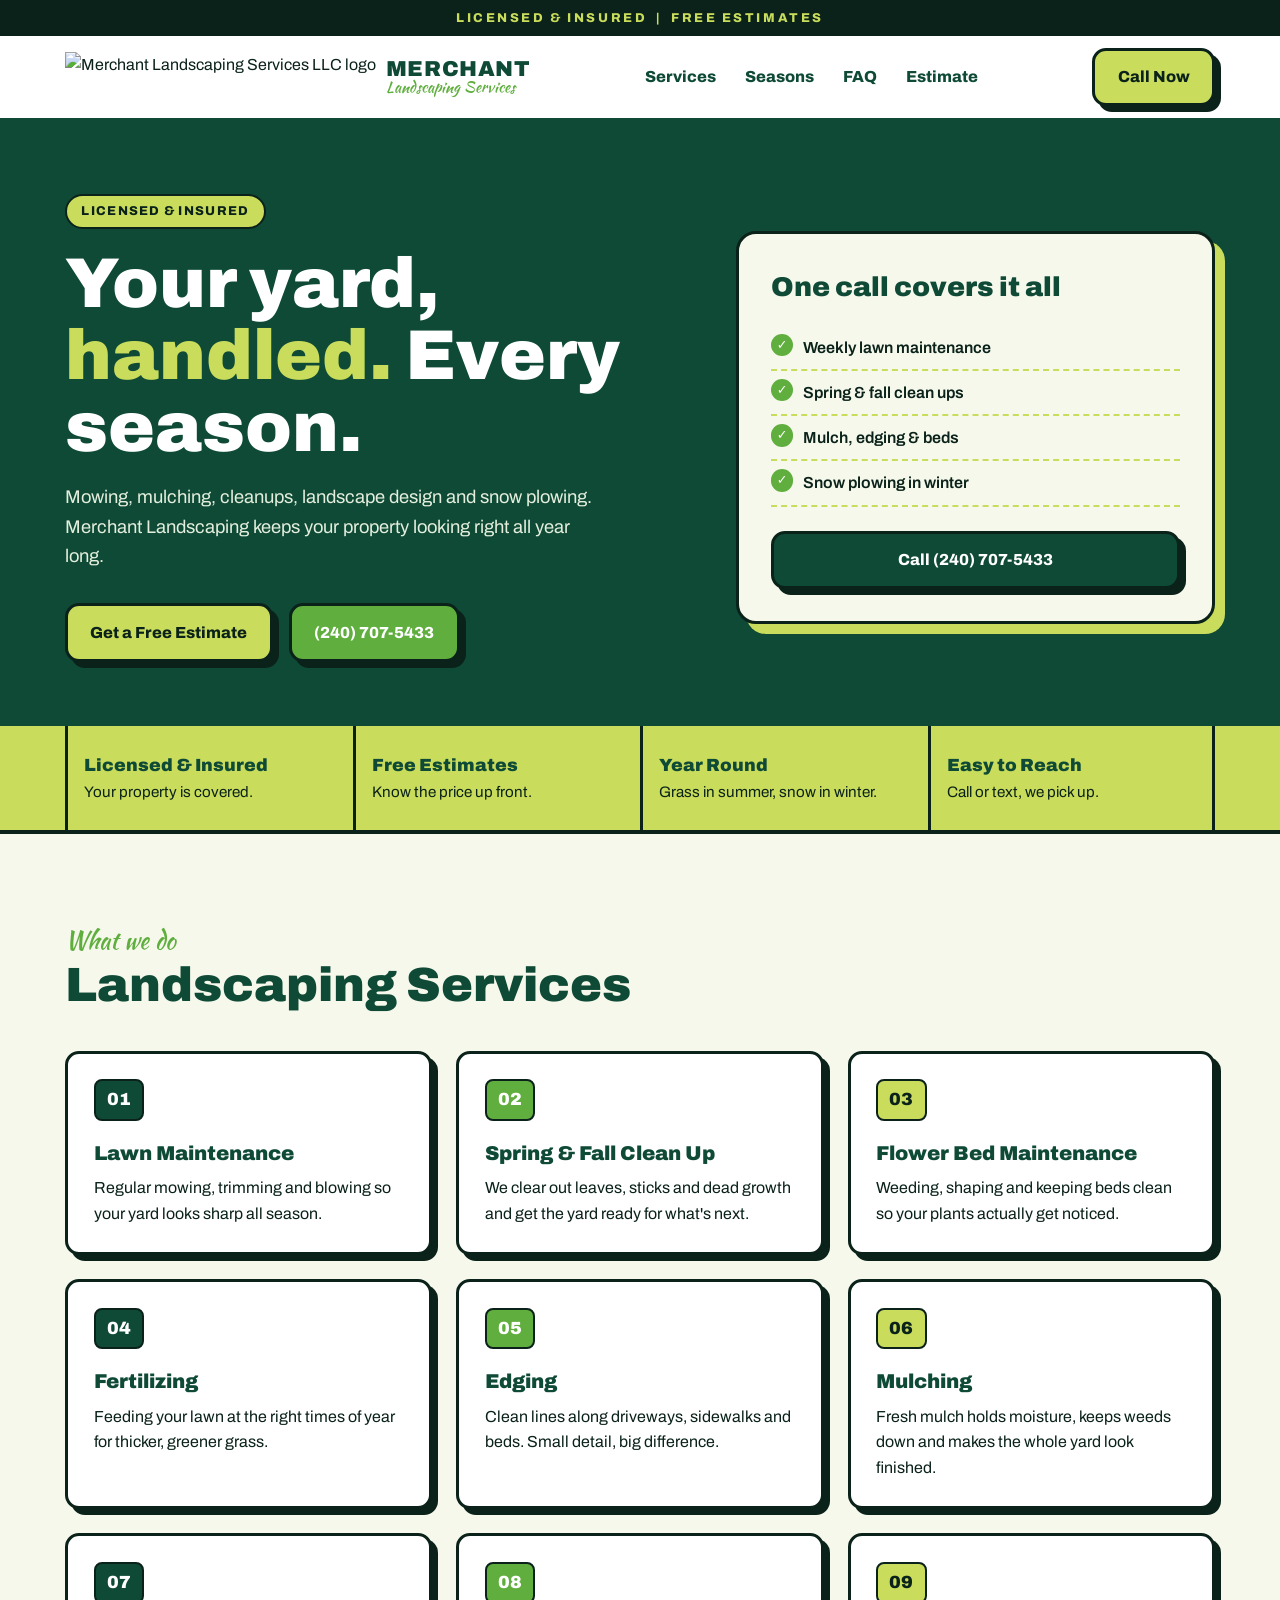
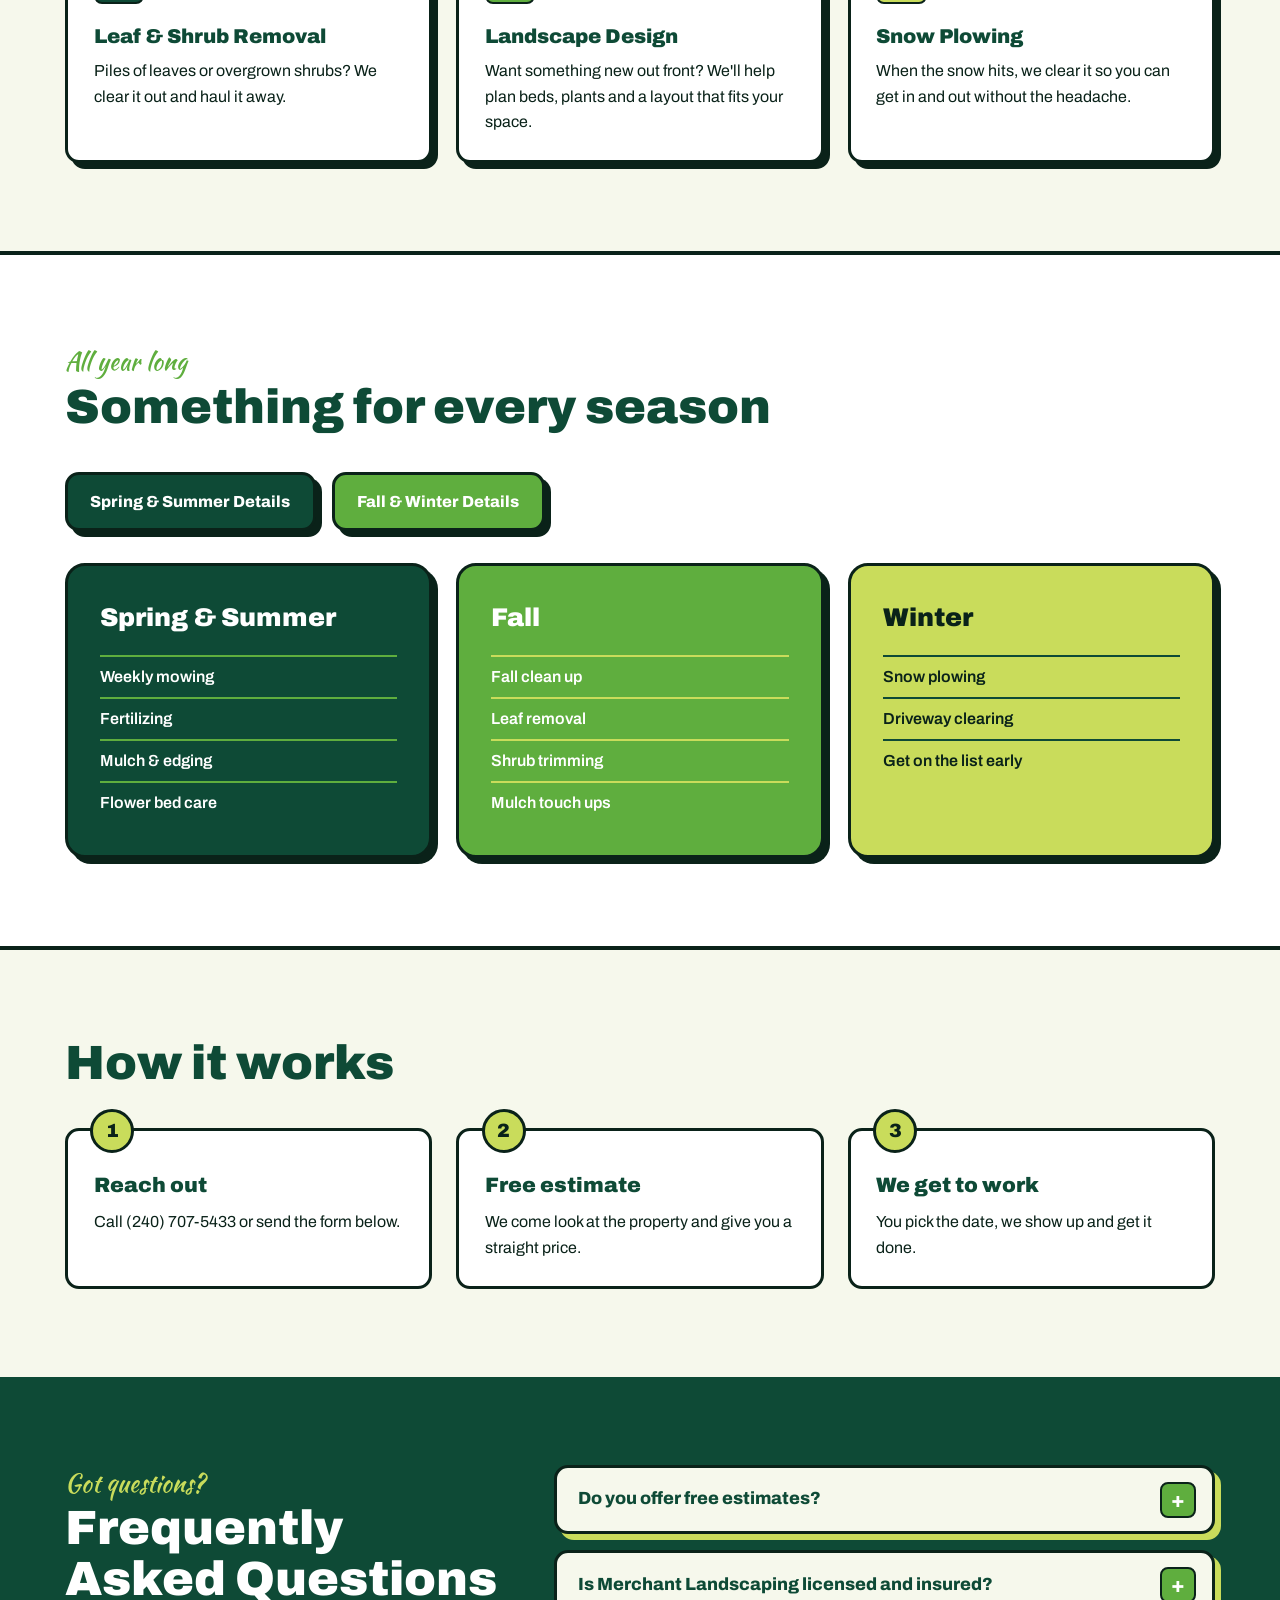
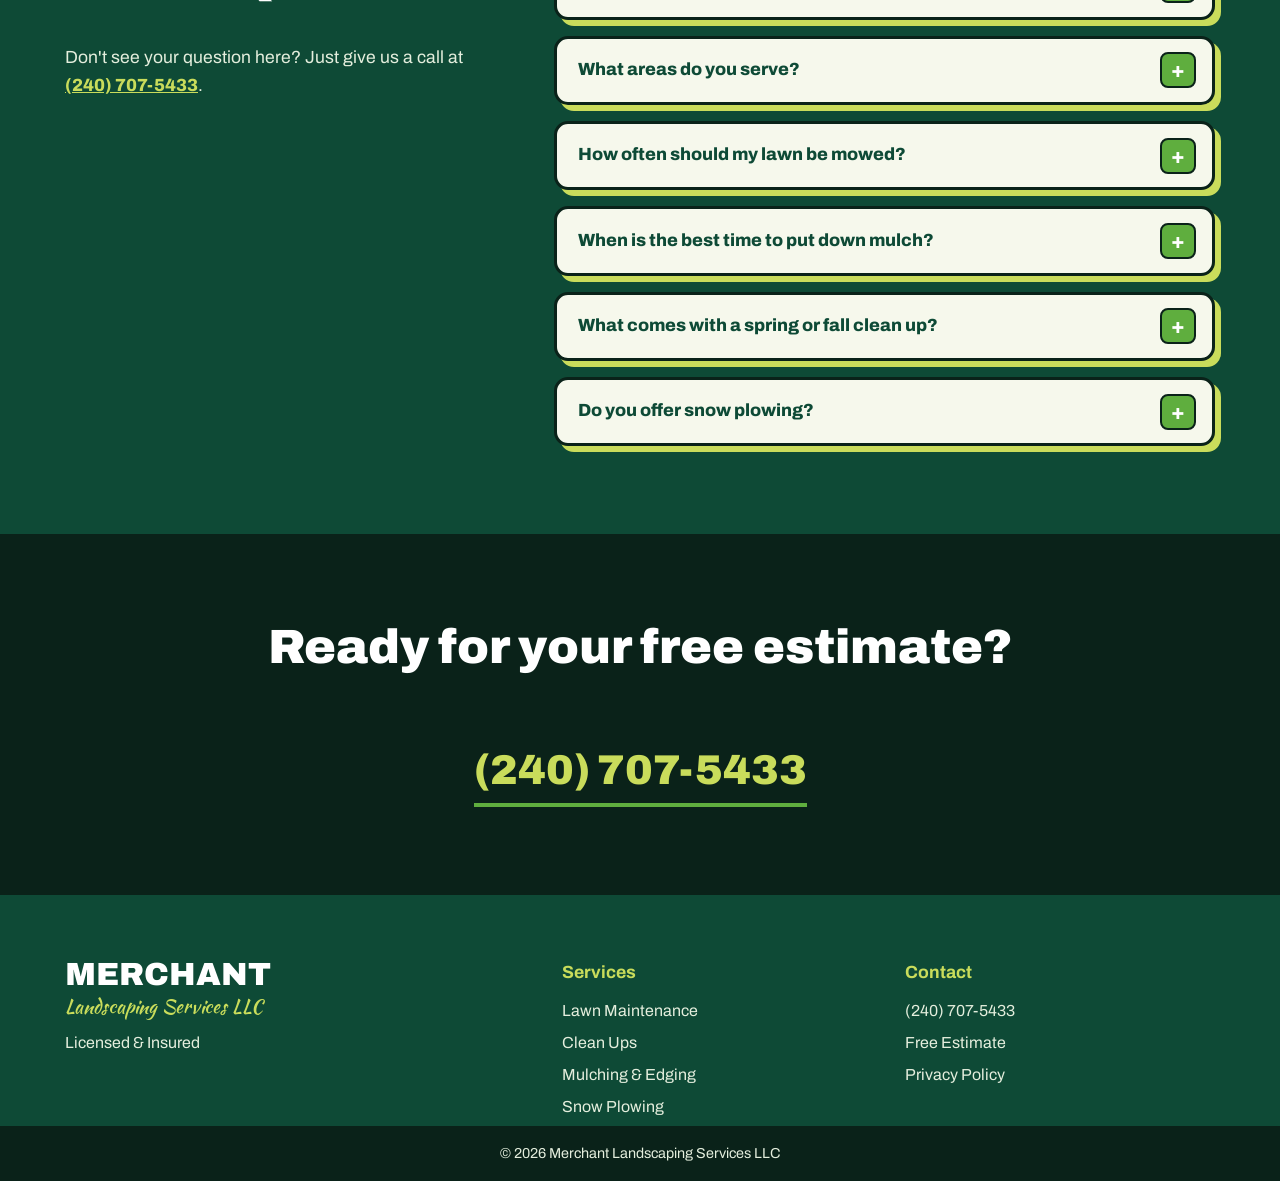
==== commit d1fea300: "Add files via upload" ====
--- a/index.html
+++ b/index.html
@@ -92,13 +92,13 @@
       </button>
 
       <ul class="nav-links" id="nav-links">
-        <li><a href="#services">Services</a></li>
-        <li><a href="#seasons">Seasons</a></li>
-        <li><a href="#faq">FAQ</a></li>
-        <li><a href="#estimate">Estimate</a></li>
-        <li class="nav-call-mobile"><a href="tel:+12407075433">Call (240) 707-5433</a></li>
+    <li><a href="#services" data-en="Services" data-es="Servicios">Services</a></li>
+<li><a href="#seasons" data-en="Seasons" data-es="Temporadas">Seasons</a></li>
+<li><a href="#faq" data-en="FAQ" data-es="Preguntas">FAQ</a></li>
+<li><a href="#estimate" data-en="Estimate" data-es="Estimado">Estimate</a></li>
+<li class="nav-call-mobile"><a href="tel:+12407075433">Call (240) 707-5433</a></li>
       </ul>
-
+     
       <a href="tel:+12407075433" class="btn btn-lime nav-call">Call Now</a>
     </nav>
   </header>
@@ -110,8 +110,12 @@
       <div class="container hero-grid">
         <div>
           <span class="badge">Licensed &amp; Insured</span>
-          <h1>Your yard, <span class="hl">handled.</span> Every season.</h1>
-          <p>Mowing, mulching, cleanups, landscape design and snow plowing. Merchant Landscaping keeps your property looking right all year long.</p>
+         <h1>
+  <span data-en="Your yard,">Your yard, </span>
+  <span class="hl" data-en="handled." data-es="cuidado.">handled.</span>
+  <span data-en=" Every season." data-es=" En cada temporada.">Every season.</span>
+</h1>
+         <p data-en="Mowing, mulching, cleanups, landscape design and snow plowing. Merchant Landscaping keeps your property looking right all year long." data-es="Corte, abono, limpiezas, diseño de paisaje y quitado de nieve. Merchant Landscaping mantiene su propiedad impecable todo el año.">Mowing, mulching, cleanups, landscape design and snow plowing. Merchant Landscaping keeps your property looking right all year long.</p>
           <div class="hero-ctas">
             <a href="#estimate" class="btn btn-lime">Get a Free Estimate</a>
             <a href="tel:+12407075433" class="btn btn-leaf">(240) 707-5433</a>
@@ -119,7 +123,6 @@
         </div>
 
         <aside class="hero-card">
-          <p class="script card-script">Free Estimates</p>
           <h2>One call covers it all</h2>
           <ul class="checklist">
             <li>Weekly lawn maintenance</li>
@@ -203,6 +206,10 @@
       <div class="container">
         <p class="eyebrow script">All year long</p>
         <h2 class="section-title">Something for every season</h2>
+<div style="display:flex; gap:1rem; flex-wrap:wrap; margin-bottom:2rem;">
+  <a href="seasons-spring-summer.html" class="btn btn-forest">Spring &amp; Summer Details</a>
+  <a href="seasons-fall-winter.html" class="btn btn-leaf">Fall &amp; Winter Details</a>
+</div>
 
         <div class="season-grid">
           <div class="season season-forest">
@@ -238,13 +245,12 @@
     <!-- PROCESS -->
     <section class="section process">
       <div class="container">
-        <p class="eyebrow script">Simple as that</p>
-        <h2 class="section-title">How it works</h2>
-        <ol class="steps">
+  <h2 class="section-title">How it works</h2>
+  <ol class="steps">
           <li><span class="step-num">1</span><h3>Reach out</h3><p>Call (240) 707-5433 or send the form below.</p></li>
           <li><span class="step-num">2</span><h3>Free estimate</h3><p>We come look at the property and give you a straight price.</p></li>
           <li><span class="step-num">3</span><h3>We get to work</h3><p>You pick the date, we show up and get it done.</p></li>
-        </ol>
+ </ol>
       </div>
     </section>
 
@@ -322,6 +328,7 @@
         <ul>
           <li><a href="tel:+12407075433">(240) 707-5433</a></li>
           <li><a href="#estimate">Free Estimate</a></li>
+          <li><a href="privacy-policy.html">Privacy Policy</a></li>
         </ul>
       </div>
     </div>
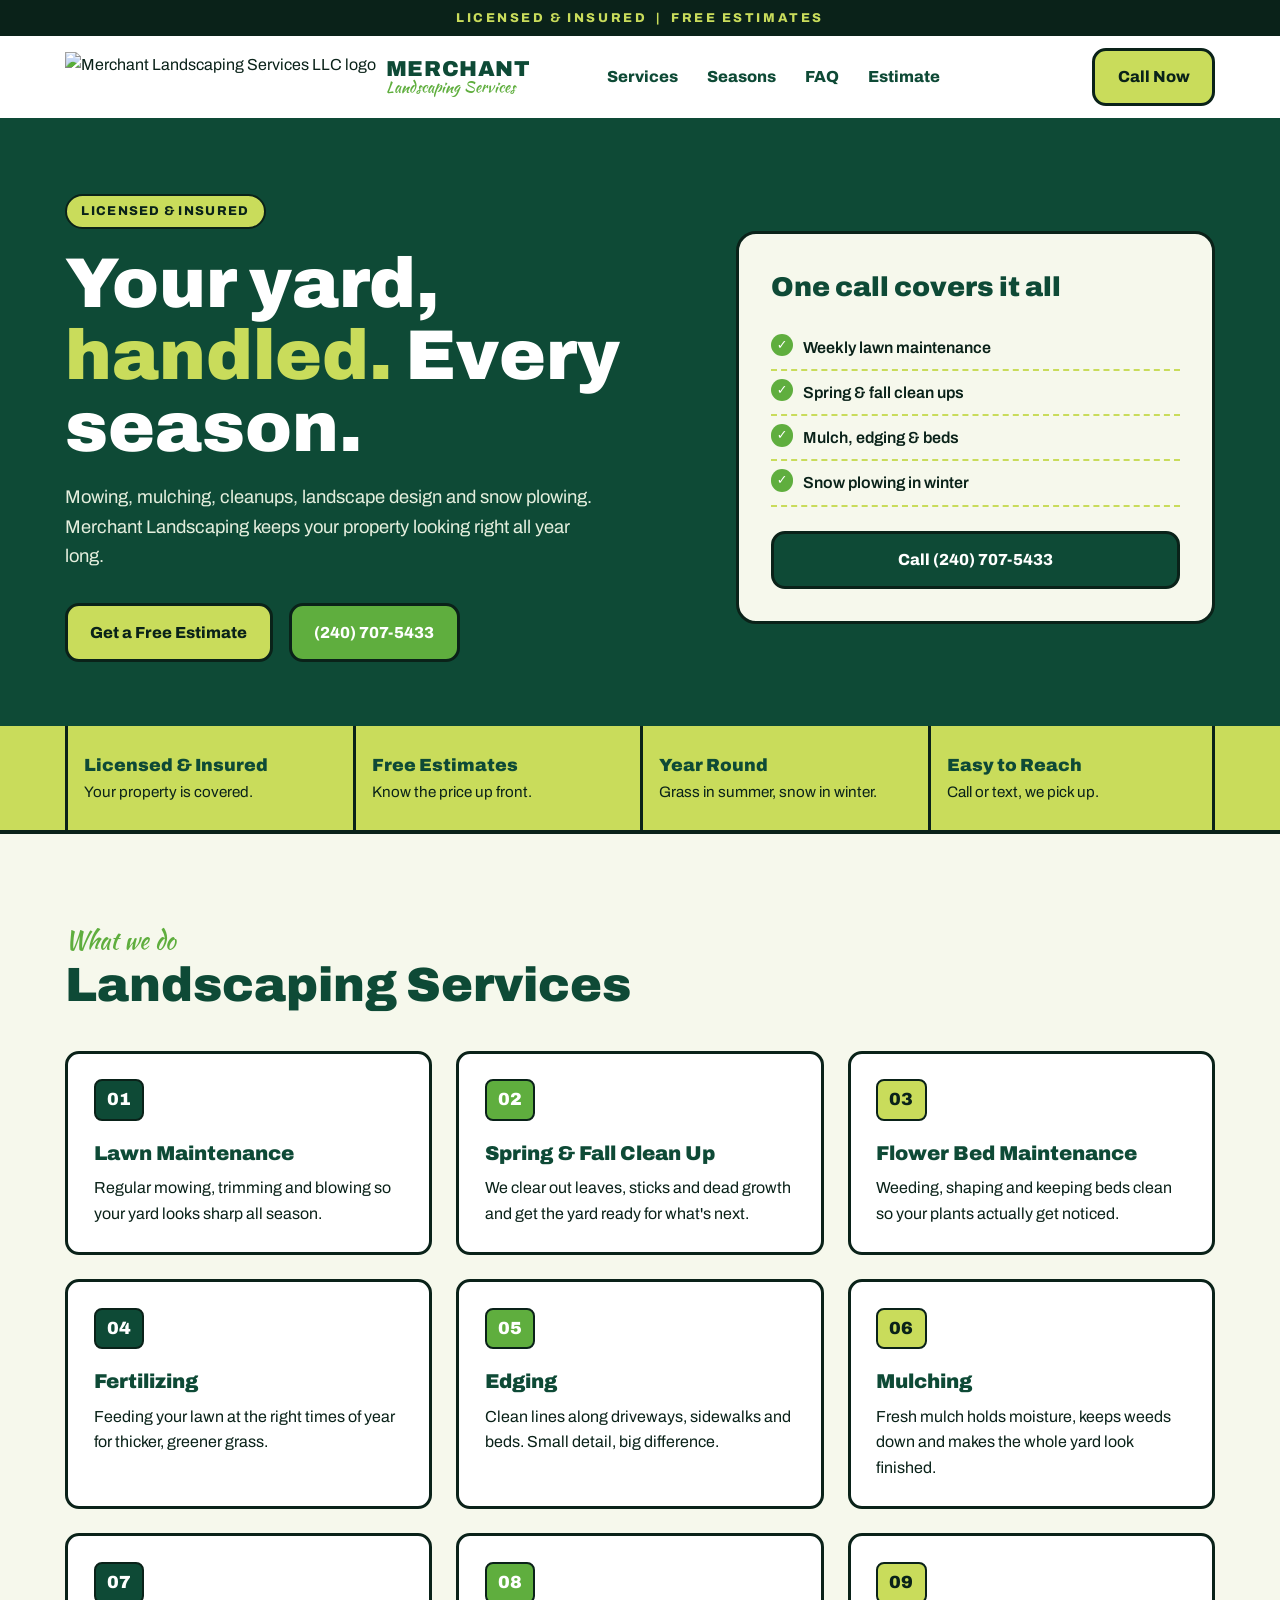
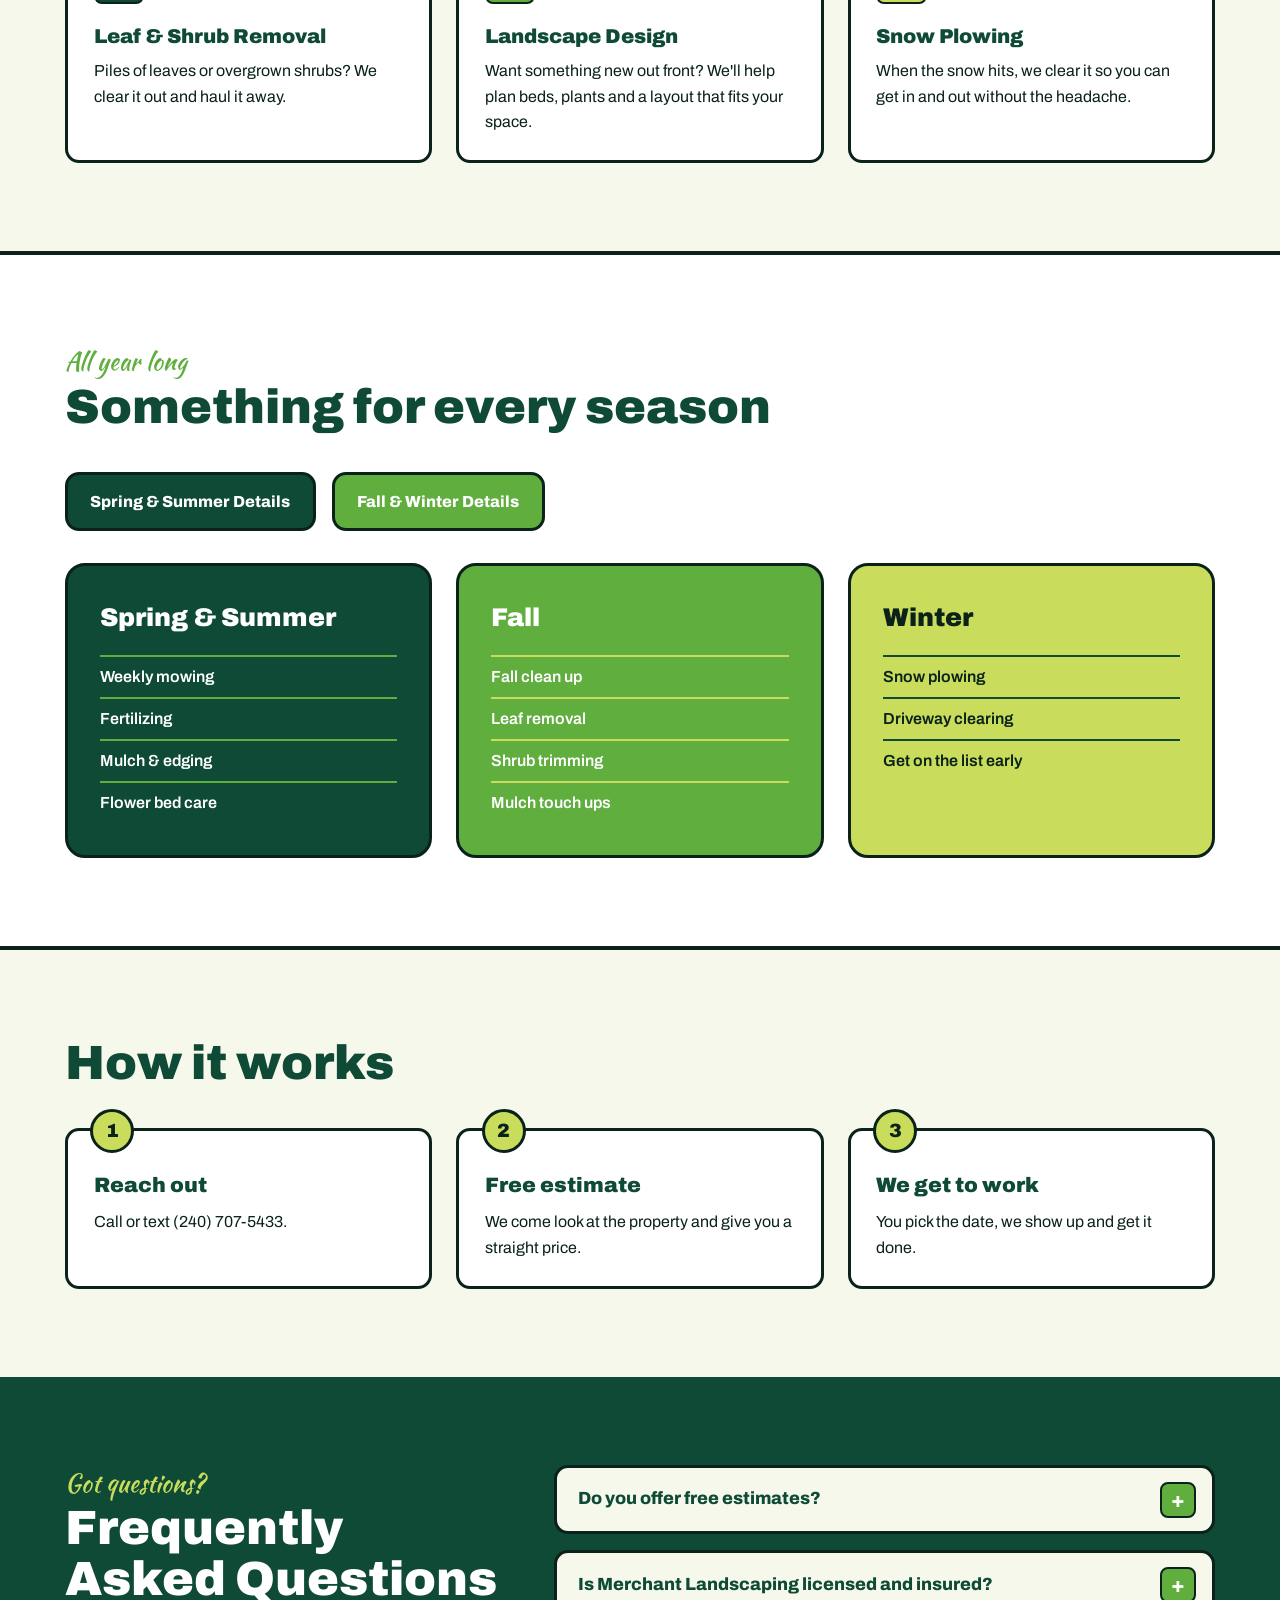
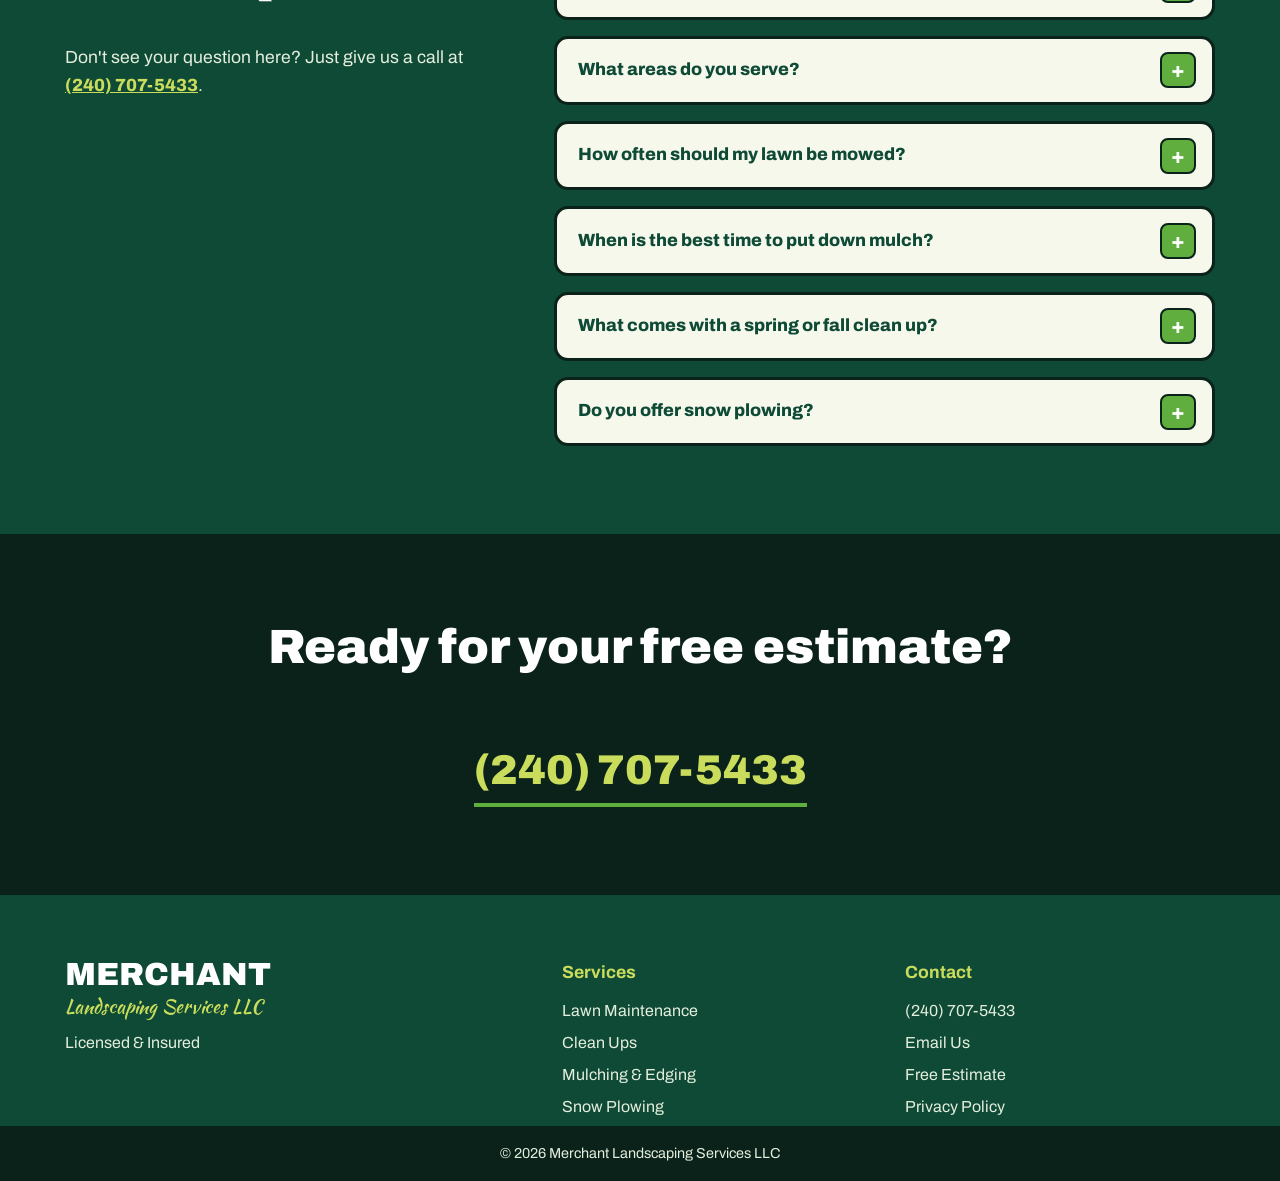
==== commit bc81f669: "Update index.html" ====
--- a/index.html
+++ b/index.html
@@ -1,341 +1,254 @@
 <!DOCTYPE html>
 <html lang="en">
 <head>
-  <meta charset="UTF-8">
-  <meta name="viewport" content="width=device-width, initial-scale=1">
-  <title>Merchant Landscaping Services LLC | Lawn Care, Landscaping & Snow Plowing</title>
-  <meta name="description" content="Licensed and insured landscaping company. Lawn maintenance, mulching, edging, fertilizing, spring and fall cleanups, landscape design and snow plowing. Call (240) 707-5433 for a free estimate.">
-  <link rel="canonical" href="https://YOURDOMAIN.com/">
-
-  <meta property="og:title" content="Merchant Landscaping Services LLC">
-  <meta property="og:description" content="Lawn care, landscaping and snow plowing. Licensed and insured. Free estimates.">
-  <meta property="og:type" content="website">
-  <meta property="og:image" content="https://YOURDOMAIN.com/images/logo.png">
-
-  <link rel="preconnect" href="https://fonts.googleapis.com">
-  <link rel="preconnect" href="https://fonts.gstatic.com" crossorigin>
-  <link href="https://fonts.googleapis.com/css2?family=Archivo:wght@400;600;800;900&family=Kaushan+Script&display=swap" rel="stylesheet">
-  <link rel="stylesheet" href="styles.css">
-
-  <!-- Business schema for Google -->
-  <script type="application/ld+json">
-  {
-    "@context": "https://schema.org",
-    "@type": "HomeAndConstructionBusiness",
-    "name": "Merchant Landscaping Services LLC",
-    "image": "https://YOURDOMAIN.com/images/logo.png",
-    "url": "https://YOURDOMAIN.com/",
-    "telephone": "+1-240-707-5433",
-    "areaServed": "Maryland",
-    "priceRange": "$$",
-    "description": "Licensed and insured landscaping company offering lawn maintenance, cleanups, mulching, edging, fertilizing, landscape design and snow plowing.",
-    "hasOfferCatalog": {
-      "@type": "OfferCatalog",
-      "name": "Landscaping Services",
-      "itemListElement": [
-        {"@type": "Offer", "itemOffered": {"@type": "Service", "name": "Lawn Maintenance"}},
-        {"@type": "Offer", "itemOffered": {"@type": "Service", "name": "Spring & Fall Clean Up"}},
-        {"@type": "Offer", "itemOffered": {"@type": "Service", "name": "Flower Bed Maintenance"}},
-        {"@type": "Offer", "itemOffered": {"@type": "Service", "name": "Fertilizing"}},
-        {"@type": "Offer", "itemOffered": {"@type": "Service", "name": "Edging"}},
-        {"@type": "Offer", "itemOffered": {"@type": "Service", "name": "Mulching"}},
-        {"@type": "Offer", "itemOffered": {"@type": "Service", "name": "Leaf & Shrub Removal"}},
-        {"@type": "Offer", "itemOffered": {"@type": "Service", "name": "Landscape Design"}},
-        {"@type": "Offer", "itemOffered": {"@type": "Service", "name": "Snow Plowing"}}
-      ]
-    }
-  }
-  </script>
-
-  <!-- FAQ schema (keep matching the FAQ section below) -->
-  <script type="application/ld+json">
-  {
-    "@context": "https://schema.org",
-    "@type": "FAQPage",
-    "mainEntity": [
-      {"@type": "Question", "name": "Do you offer free estimates?",
-       "acceptedAnswer": {"@type": "Answer", "text": "Yes. Every estimate is free. Call (240) 707-5433 or fill out the form and we will come out, look at the property and give you a price."}},
-      {"@type": "Question", "name": "Is Merchant Landscaping licensed and insured?",
-       "acceptedAnswer": {"@type": "Answer", "text": "Yes. Merchant Landscaping Services LLC is fully licensed and insured."}},
-      {"@type": "Question", "name": "What areas do you serve?",
-       "acceptedAnswer": {"@type": "Answer", "text": "We serve homes and properties throughout Maryland and nearby areas. Give us a call to check if you are in our service area."}},
-      {"@type": "Question", "name": "How often should my lawn be mowed?",
-       "acceptedAnswer": {"@type": "Answer", "text": "Most lawns need weekly mowing from late spring through summer when grass grows fastest. When growth slows down in the fall, every other week usually works."}},
-      {"@type": "Question", "name": "When is the best time to put down mulch?",
-       "acceptedAnswer": {"@type": "Answer", "text": "Spring is the most popular time, right after cleanup. Mulch helps hold moisture and keep weeds down through the summer. A fall touch up also helps protect roots over the winter."}},
-      {"@type": "Question", "name": "What comes with a spring or fall clean up?",
-       "acceptedAnswer": {"@type": "Answer", "text": "We clear out leaves, sticks and dead growth, clean up the beds, trim back shrubs and haul the debris away so your yard is ready for the next season."}},
-      {"@type": "Question", "name": "Do you offer snow plowing?",
-       "acceptedAnswer": {"@type": "Answer", "text": "Yes. We plow snow during the winter. Spots fill up, so call before the first storm to get on the list."}}
-    ]
-  }
-  </script>
+<meta charset="UTF-8">
+<meta name="viewport" content="width=device-width, initial-scale=1">
+<title>Merchant Landscaping Services LLC | Lawn Care, Landscaping & Snow Plowing</title>
+<meta name="description" content="Licensed and insured landscaping company. Lawn maintenance, mulching, edging, fertilizing, spring and fall cleanups, landscape design and snow plowing. Call (240) 707-5433 for a free estimate.">
+<link rel="canonical" href="https://YOURDOMAIN.com/">
+<meta property="og:title" content="Merchant Landscaping Services LLC">
+<meta property="og:description" content="Lawn care, landscaping and snow plowing. Licensed and insured. Free estimates.">
+<meta property="og:type" content="website">
+<meta property="og:image" content="https://YOURDOMAIN.com/images/logo.png">
+<link rel="preconnect" href="https://fonts.googleapis.com">
+<link rel="preconnect" href="https://fonts.gstatic.com" crossorigin>
+<link href="https://fonts.googleapis.com/css2?family=Archivo:wght@400;600;800;900&family=Kaushan+Script&display=swap" rel="stylesheet">
+<link rel="stylesheet" href="styles.css">
+<script type="application/ld+json">
+{
+"@context": "https://schema.org",
+"@type": "HomeAndConstructionBusiness",
+"name": "Merchant Landscaping Services LLC",
+"image": "https://YOURDOMAIN.com/images/logo.png",
+"url": "https://YOURDOMAIN.com/",
+"telephone": "+1-240-707-5433",
+"areaServed": "Maryland",
+"priceRange": "$$",
+"description": "Licensed and insured landscaping company offering lawn maintenance, cleanups, mulching, edging, fertilizing, landscape design and snow plowing.",
+"hasOfferCatalog": {
+"@type": "OfferCatalog",
+"name": "Landscaping Services",
+"itemListElement": [
+{"@type": "Offer", "itemOffered": {"@type": "Service", "name": "Lawn Maintenance"}},
+{"@type": "Offer", "itemOffered": {"@type": "Service", "name": "Spring & Fall Clean Up"}},
+{"@type": "Offer", "itemOffered": {"@type": "Service", "name": "Flower Bed Maintenance"}},
+{"@type": "Offer", "itemOffered": {"@type": "Service", "name": "Fertilizing"}},
+{"@type": "Offer", "itemOffered": {"@type": "Service", "name": "Edging"}},
+{"@type": "Offer", "itemOffered": {"@type": "Service", "name": "Mulching"}},
+{"@type": "Offer", "itemOffered": {"@type": "Service", "name": "Leaf & Shrub Removal"}},
+{"@type": "Offer", "itemOffered": {"@type": "Service", "name": "Landscape Design"}},
+{"@type": "Offer", "itemOffered": {"@type": "Service", "name": "Snow Plowing"}}
+]
+}
+}
+</script>
+<script type="application/ld+json">
+{
+"@context": "https://schema.org",
+"@type": "FAQPage",
+"mainEntity": [
+{"@type": "Question", "name": "Do you offer free estimates?", "acceptedAnswer": {"@type": "Answer", "text": "Yes. Every estimate is free. Call (240) 707-5433 and we will come out, look at the property and give you a price."}},
+{"@type": "Question", "name": "Is Merchant Landscaping licensed and insured?", "acceptedAnswer": {"@type": "Answer", "text": "Yes. Merchant Landscaping Services LLC is fully licensed and insured."}},
+{"@type": "Question", "name": "What areas do you serve?", "acceptedAnswer": {"@type": "Answer", "text": "We serve homes and properties throughout Maryland and nearby areas. Give us a call to check if you are in our service area."}},
+{"@type": "Question", "name": "How often should my lawn be mowed?", "acceptedAnswer": {"@type": "Answer", "text": "Most lawns need weekly mowing from late spring through summer when grass grows fastest. When growth slows down in the fall, every other week usually works."}},
+{"@type": "Question", "name": "When is the best time to put down mulch?", "acceptedAnswer": {"@type": "Answer", "text": "Spring is the most popular time, right after cleanup. Mulch helps hold moisture and keep weeds down through the summer. A fall touch up also helps protect roots over the winter."}},
+{"@type": "Question", "name": "What comes with a spring or fall clean up?", "acceptedAnswer": {"@type": "Answer", "text": "We clear out leaves, sticks and dead growth, clean up the beds, trim back shrubs and haul the debris away so your yard is ready for the next season."}},
+{"@type": "Question", "name": "Do you offer snow plowing?", "acceptedAnswer": {"@type": "Answer", "text": "Yes. We plow snow during the winter. Spots fill up, so call before the first storm to get on the list."}}
+]
+}
+</script>
 </head>
 <body>
+<a class="skip-link" href="#main">Skip to content</a>
+<div class="topbar">Licensed &amp; Insured &nbsp;|&nbsp; Free Estimates</div>
+<header class="header">
+<nav class="container nav" aria-label="Main">
+<a href="#top" class="brand">
+<img src="images/merchant.jpg" alt="Merchant Landscaping Services LLC logo">
+<span class="brand-text">
+<span class="brand-name">MERCHANT</span>
+<span class="brand-sub">Landscaping Services</span>
+</span>
+</a>
+<button class="menu-toggle" aria-label="Open menu" aria-expanded="false" aria-controls="nav-links">
+<span></span><span></span><span></span>
+</button>
+<ul class="nav-links" id="nav-links">
+<li><a href="#services">Services</a></li>
+<li><a href="#seasons">Seasons</a></li>
+<li><a href="#faq">FAQ</a></li>
+<li><a href="#estimate">Estimate</a></li>
+<li class="nav-call-mobile"><a href="tel:+12407075433">Call (240) 707-5433</a></li>
+</ul>
+<div id="google_translate_element"></div>
+<a href="tel:+12407075433" class="btn btn-lime nav-call">Call Now</a>
+</nav>
+</header>
+<main id="main">
+<!-- HERO -->
+<section class="hero" id="top">
+<div class="container hero-grid">
+<div>
+<span class="badge">Licensed &amp; Insured</span>
+<h1>Your yard, <span class="hl">handled.</span> Every season.</h1>
+<p>Mowing, mulching, cleanups, landscape design and snow plowing. Merchant Landscaping keeps your property looking right all year long.</p>
+<div class="hero-ctas">
+<a href="#estimate" class="btn btn-lime">Get a Free Estimate</a>
+<a href="tel:+12407075433" class="btn btn-leaf">(240) 707-5433</a>
+</div>
+</div>
+<aside class="hero-card">
+<h2>One call covers it all</h2>
+<ul class="checklist">
+<li>Weekly lawn maintenance</li>
+<li>Spring &amp; fall clean ups</li>
+<li>Mulch, edging &amp; beds</li>
+<li>Snow plowing in winter</li>
+</ul>
+<a href="tel:+12407075433" class="btn btn-forest btn-block">Call (240) 707-5433</a>
+</aside>
+</div>
+</section>
+<!-- WHY US -->
+<section class="why">
+<div class="container why-grid">
+<div class="why-item"><strong>Licensed &amp; Insured</strong><span>Your property is covered.</span></div>
+<div class="why-item"><strong>Free Estimates</strong><span>Know the price up front.</span></div>
+<div class="why-item"><strong>Year Round</strong><span>Grass in summer, snow in winter.</span></div>
+<div class="why-item"><strong>Easy to Reach</strong><span>Call or text, we pick up.</span></div>
+</div>
+</section>
+<!-- SERVICES -->
+<section class="section" id="services">
+<div class="container">
+<p class="eyebrow script">What we do</p>
+<h2 class="section-title">Landscaping Services</h2>
+<div class="services-grid">
+<article class="service"><span class="num">01</span><h3>Lawn Maintenance</h3><p>Regular mowing, trimming and blowing so your yard looks sharp all season.</p></article>
+<article class="service"><span class="num">02</span><h3>Spring &amp; Fall Clean Up</h3><p>We clear out leaves, sticks and dead growth and get the yard ready for what's next.</p></article>
+<article class="service"><span class="num">03</span><h3>Flower Bed Maintenance</h3><p>Weeding, shaping and keeping beds clean so your plants actually get noticed.</p></article>
+<article class="service"><span class="num">04</span><h3>Fertilizing</h3><p>Feeding your lawn at the right times of year for thicker, greener grass.</p></article>
+<article class="service"><span class="num">05</span><h3>Edging</h3><p>Clean lines along driveways, sidewalks and beds. Small detail, big difference.</p></article>
+<article class="service"><span class="num">06</span><h3>Mulching</h3><p>Fresh mulch holds moisture, keeps weeds down and makes the whole yard look finished.</p></article>
+<article class="service"><span class="num">07</span><h3>Leaf &amp; Shrub Removal</h3><p>Piles of leaves or overgrown shrubs? We clear it out and haul it away.</p></article>
+<article class="service"><span class="num">08</span><h3>Landscape Design</h3><p>Want something new out front? We'll help plan beds, plants and a layout that fits your space.</p></article>
+<article class="service"><span class="num">09</span><h3>Snow Plowing</h3><p>When the snow hits, we clear it so you can get in and out without the headache.</p></article>
+</div>
+</div>
+</section>
+<!-- SEASONS -->
+<section class="section seasons" id="seasons">
+<div class="container">
+<p class="eyebrow script">All year long</p>
+<h2 class="section-title">Something for every season</h2>
+<div style="display:flex; gap:1rem; flex-wrap:wrap; margin-bottom:2rem;">
+<a href="seasons-spring-summer.html" class="btn btn-forest">Spring &amp; Summer Details</a>
+<a href="seasons-fall-winter.html" class="btn btn-leaf">Fall &amp; Winter Details</a>
+</div>
+<div class="season-grid">
+<div class="season season-forest">
+<h3>Spring &amp; Summer</h3>
+<ul>
+<li>Weekly mowing</li>
+<li>Fertilizing</li>
+<li>Mulch &amp; edging</li>
+<li>Flower bed care</li>
+</ul>
+</div>
+<div class="season season-leaf">
+<h3>Fall</h3>
+<ul>
+<li>Fall clean up</li>
+<li>Leaf removal</li>
+<li>Shrub trimming</li>
+<li>Mulch touch ups</li>
+</ul>
+</div>
+<div class="season season-lime">
+<h3>Winter</h3>
+<ul>
+<li>Snow plowing</li>
+<li>Driveway clearing</li>
+<li>Get on the list early</li>
+</ul>
+</div>
+</div>
+</div>
+</section>
+<!-- PROCESS -->
+<section class="section process">
+<div class="container">
+<h2 class="section-title">How it works</h2>
+<ol class="steps">
+<li><span class="step-num">1</span><h3>Reach out</h3><p>Call or text (240) 707-5433.</p></li>
+<li><span class="step-num">2</span><h3>Free estimate</h3><p>We come look at the property and give you a straight price.</p></li>
+<li><span class="step-num">3</span><h3>We get to work</h3><p>You pick the date, we show up and get it done.</p></li>
+</ol>
+</div>
+</section>
+<!-- FAQ -->
+<section class="section faq" id="faq">
+<div class="container faq-wrap">
+<div>
+<p class="eyebrow script">Got questions?</p>
+<h2 class="section-title">Frequently Asked Questions</h2>
+<p class="faq-side">Don't see your question here? Just give us a call at <a href="tel:+12407075433">(240) 707-5433</a>.</p>
+</div>
+<div class="faq-list">
+<details><summary>Do you offer free estimates?</summary><p>Yes. Every estimate is free. Call (240) 707-5433 and we will come out, look at the property and give you a price.</p></details>
+<details><summary>Is Merchant Landscaping licensed and insured?</summary><p>Yes. Merchant Landscaping Services LLC is fully licensed and insured.</p></details>
+<details><summary>What areas do you serve?</summary><p>We serve homes and properties throughout Maryland and nearby areas. Give us a call to check if you are in our service area.</p></details>
+<details><summary>How often should my lawn be mowed?</summary><p>Most lawns need weekly mowing from late spring through summer when grass grows fastest. When growth slows down in the fall, every other week usually works.</p></details>
+<details><summary>When is the best time to put down mulch?</summary><p>Spring is the most popular time, right after cleanup. Mulch helps hold moisture and keep weeds down through the summer. A fall touch up also helps protect roots over the winter.</p></details>
+<details><summary>What comes with a spring or fall clean up?</summary><p>We clear out leaves, sticks and dead growth, clean up the beds, trim back shrubs and haul the debris away so your yard is ready for the next season.</p></details>
+<details><summary>Do you offer snow plowing?</summary><p>Yes. We plow snow during the winter. Spots fill up, so call before the first storm to get on the list.</p></details>
+</div>
+</div>
+</section>
+<!-- CONTACT CTA -->
+<section class="section estimate" id="estimate">
+<div class="container" style="text-align:center;">
+<h2 class="section-title title-white">Ready for your free estimate?</h2>
+<a href="tel:+12407075433" class="big-phone">(240) 707-5433</a>
+</div>
+</section>
+</main>
+<footer class="footer">
+<div class="container footer-grid">
+<div>
+<p class="footer-name">MERCHANT</p>
+<p class="script footer-sub">Landscaping Services LLC</p>
+<p>Licensed &amp; Insured</p>
+</div>
+<div>
+  
+<h4>Services</h4>
 
-  <a class="skip-link" href="#main">Skip to content</a>
+<ul>
+<li><a href="#services">Lawn Maintenance</a></li>
+<li><a href="#services">Clean Ups</a></li>
+<li><a href="#services">Mulching &amp; Edging</a></li>
+<li><a href="#services">Snow Plowing</a></li>
+</ul>
+</div>
+<div>
+<h4>Contact</h4>
+<ul>
+<li><a href="tel:+12407075433">(240) 707-5433</a></li>
+<li><a href="mailto:jgmerchant72@gmail.com">Email Us</a></li>
+<li><a href="#estimate">Free Estimate</a></li>
+<li><a href="privacy-policy.html">Privacy Policy</a></li>
 
-  <div class="topbar">Licensed &amp; Insured &nbsp;|&nbsp; Free Estimates</div>
+</ul>
+</div>
+</div>
+<p class="copyright">&copy; <span id="year"></span> Merchant Landscaping Services LLC</p>
+</footer>
+<script src="script.js"></script>
+<script>
+function googleTranslateElementInit(){new google.translate.TranslateElement({pageLanguage:'en',includedLanguages:'en,es'},'google_translate_element');}
+</script>
+<script src="https://translate.google.com/translate_a/element.js?cb=googleTranslateElementInit"></script>
+</body>
 
-  <header class="header">
-    <nav class="container nav" aria-label="Main">
-      <a href="#top" class="brand">
-        <img src="images/merchant.jpg" alt="Merchant Landscaping Services LLC logo">
-        <span class="brand-text">
-          <span class="brand-name">MERCHANT</span>
-          <span class="brand-sub">Landscaping Services</span>
-        </span>
-      </a>
-
-      <button class="menu-toggle" aria-label="Open menu" aria-expanded="false" aria-controls="nav-links">
-        <span></span><span></span><span></span>
-      </button>
-
-      <ul class="nav-links" id="nav-links">
-    <li><a href="#services" data-en="Services" data-es="Servicios">Services</a></li>
-<li><a href="#seasons" data-en="Seasons" data-es="Temporadas">Seasons</a></li>
-<li><a href="#faq" data-en="FAQ" data-es="Preguntas">FAQ</a></li>
-<li><a href="#estimate" data-en="Estimate" data-es="Estimado">Estimate</a></li>
-<li class="nav-call-mobile"><a href="tel:+12407075433">Call (240) 707-5433</a></li>
-      </ul>
-     
-      <a href="tel:+12407075433" class="btn btn-lime nav-call">Call Now</a>
-    </nav>
-  </header>
-
-  <main id="main">
-
-    <!-- HERO -->
-    <section class="hero" id="top">
-      <div class="container hero-grid">
-        <div>
-          <span class="badge">Licensed &amp; Insured</span>
-         <h1>
-  <span data-en="Your yard,">Your yard, </span>
-  <span class="hl" data-en="handled." data-es="cuidado.">handled.</span>
-  <span data-en=" Every season." data-es=" En cada temporada.">Every season.</span>
-</h1>
-         <p data-en="Mowing, mulching, cleanups, landscape design and snow plowing. Merchant Landscaping keeps your property looking right all year long." data-es="Corte, abono, limpiezas, diseño de paisaje y quitado de nieve. Merchant Landscaping mantiene su propiedad impecable todo el año.">Mowing, mulching, cleanups, landscape design and snow plowing. Merchant Landscaping keeps your property looking right all year long.</p>
-          <div class="hero-ctas">
-            <a href="#estimate" class="btn btn-lime">Get a Free Estimate</a>
-            <a href="tel:+12407075433" class="btn btn-leaf">(240) 707-5433</a>
-          </div>
-        </div>
-
-        <aside class="hero-card">
-          <h2>One call covers it all</h2>
-          <ul class="checklist">
-            <li>Weekly lawn maintenance</li>
-            <li>Spring &amp; fall clean ups</li>
-            <li>Mulch, edging &amp; beds</li>
-            <li>Snow plowing in winter</li>
-          </ul>
-          <a href="tel:+12407075433" class="btn btn-forest btn-block">Call (240) 707-5433</a>
-        </aside>
-      </div>
-    </section>
-
-    <!-- WHY US -->
-    <section class="why">
-      <div class="container why-grid">
-        <div class="why-item"><strong>Licensed &amp; Insured</strong><span>Your property is covered.</span></div>
-        <div class="why-item"><strong>Free Estimates</strong><span>Know the price up front.</span></div>
-        <div class="why-item"><strong>Year Round</strong><span>Grass in summer, snow in winter.</span></div>
-        <div class="why-item"><strong>Easy to Reach</strong><span>Call or text, we pick up.</span></div>
-      </div>
-    </section>
-
-    <!-- SERVICES -->
-    <section class="section" id="services">
-      <div class="container">
-        <p class="eyebrow script">What we do</p>
-        <h2 class="section-title">Landscaping Services</h2>
-
-        <div class="services-grid">
-          <article class="service">
-            <span class="num">01</span>
-            <h3>Lawn Maintenance</h3>
-            <p>Regular mowing, trimming and blowing so your yard looks sharp all season.</p>
-          </article>
-          <article class="service">
-            <span class="num">02</span>
-            <h3>Spring &amp; Fall Clean Up</h3>
-            <p>We clear out leaves, sticks and dead growth and get the yard ready for what's next.</p>
-          </article>
-          <article class="service">
-            <span class="num">03</span>
-            <h3>Flower Bed Maintenance</h3>
-            <p>Weeding, shaping and keeping beds clean so your plants actually get noticed.</p>
-          </article>
-          <article class="service">
-            <span class="num">04</span>
-            <h3>Fertilizing</h3>
-            <p>Feeding your lawn at the right times of year for thicker, greener grass.</p>
-          </article>
-          <article class="service">
-            <span class="num">05</span>
-            <h3>Edging</h3>
-            <p>Clean lines along driveways, sidewalks and beds. Small detail, big difference.</p>
-          </article>
-          <article class="service">
-            <span class="num">06</span>
-            <h3>Mulching</h3>
-            <p>Fresh mulch holds moisture, keeps weeds down and makes the whole yard look finished.</p>
-          </article>
-          <article class="service">
-            <span class="num">07</span>
-            <h3>Leaf &amp; Shrub Removal</h3>
-            <p>Piles of leaves or overgrown shrubs? We clear it out and haul it away.</p>
-          </article>
-          <article class="service">
-            <span class="num">08</span>
-            <h3>Landscape Design</h3>
-            <p>Want something new out front? We'll help plan beds, plants and a layout that fits your space.</p>
-          </article>
-          <article class="service">
-            <span class="num">09</span>
-            <h3>Snow Plowing</h3>
-            <p>When the snow hits, we clear it so you can get in and out without the headache.</p>
-          </article>
-        </div>
-      </div>
-    </section>
-
-    <!-- SEASONS -->
-    <section class="section seasons" id="seasons">
-      <div class="container">
-        <p class="eyebrow script">All year long</p>
-        <h2 class="section-title">Something for every season</h2>
-<div style="display:flex; gap:1rem; flex-wrap:wrap; margin-bottom:2rem;">
-  <a href="seasons-spring-summer.html" class="btn btn-forest">Spring &amp; Summer Details</a>
-  <a href="seasons-fall-winter.html" class="btn btn-leaf">Fall &amp; Winter Details</a>
-</div>
-
-        <div class="season-grid">
-          <div class="season season-forest">
-            <h3>Spring &amp; Summer</h3>
-            <ul>
-              <li>Weekly mowing</li>
-              <li>Fertilizing</li>
-              <li>Mulch &amp; edging</li>
-              <li>Flower bed care</li>
-            </ul>
-          </div>
-          <div class="season season-leaf">
-            <h3>Fall</h3>
-            <ul>
-              <li>Fall clean up</li>
-              <li>Leaf removal</li>
-              <li>Shrub trimming</li>
-              <li>Mulch touch ups</li>
-            </ul>
-          </div>
-          <div class="season season-lime">
-            <h3>Winter</h3>
-            <ul>
-              <li>Snow plowing</li>
-              <li>Driveway clearing</li>
-              <li>Get on the list early</li>
-            </ul>
-          </div>
-        </div>
-      </div>
-    </section>
-
-    <!-- PROCESS -->
-    <section class="section process">
-      <div class="container">
-  <h2 class="section-title">How it works</h2>
-  <ol class="steps">
-          <li><span class="step-num">1</span><h3>Reach out</h3><p>Call (240) 707-5433 or send the form below.</p></li>
-          <li><span class="step-num">2</span><h3>Free estimate</h3><p>We come look at the property and give you a straight price.</p></li>
-          <li><span class="step-num">3</span><h3>We get to work</h3><p>You pick the date, we show up and get it done.</p></li>
- </ol>
-      </div>
-    </section>
-
-    <!-- FAQ -->
-    <section class="section faq" id="faq">
-      <div class="container faq-wrap">
-        <div>
-          <p class="eyebrow script">Got questions?</p>
-          <h2 class="section-title">Frequently Asked Questions</h2>
-          <p class="faq-side">Don't see your question here? Just give us a call at <a href="tel:+12407075433">(240) 707-5433</a>.</p>
-        </div>
-
-        <div class="faq-list">
-          <details>
-            <summary>Do you offer free estimates?</summary>
-            <p>Yes. Every estimate is free. Call (240) 707-5433 or fill out the form and we will come out, look at the property and give you a price.</p>
-          </details>
-          <details>
-            <summary>Is Merchant Landscaping licensed and insured?</summary>
-            <p>Yes. Merchant Landscaping Services LLC is fully licensed and insured.</p>
-          </details>
-          <details>
-            <summary>What areas do you serve?</summary>
-            <p>We serve homes and properties throughout Maryland and nearby areas. Give us a call to check if you are in our service area.</p>
-          </details>
-          <details>
-            <summary>How often should my lawn be mowed?</summary>
-            <p>Most lawns need weekly mowing from late spring through summer when grass grows fastest. When growth slows down in the fall, every other week usually works.</p>
-          </details>
-          <details>
-            <summary>When is the best time to put down mulch?</summary>
-            <p>Spring is the most popular time, right after cleanup. Mulch helps hold moisture and keep weeds down through the summer. A fall touch up also helps protect roots over the winter.</p>
-          </details>
-          <details>
-            <summary>What comes with a spring or fall clean up?</summary>
-            <p>We clear out leaves, sticks and dead growth, clean up the beds, trim back shrubs and haul the debris away so your yard is ready for the next season.</p>
-          </details>
-          <details>
-            <summary>Do you offer snow plowing?</summary>
-            <p>Yes. We plow snow during the winter. Spots fill up, so call before the first storm to get on the list.</p>
-          </details>
-        </div>
-      </div>
-    </section>
-
-   <!-- CONTACT CTA -->
-<section class="section estimate" id="estimate">
-  <div class="container" style="text-align:center;">
-    <h2 class="section-title title-white">Ready for your free estimate?</h2>
-    <a href="tel:+12407075433" class="big-phone">(240) 707-5433</a>
-  </div>
-
-</section>
-
-  </main>
-
-  <footer class="footer">
-    <div class="container footer-grid">
-      <div>
-        <p class="footer-name">MERCHANT</p>
-        <p class="script footer-sub">Landscaping Services LLC</p>
-        <p>Licensed &amp; Insured</p>
-      </div>
-      <div>
-        <h4>Services</h4>
-        <ul>
-          <li><a href="#services">Lawn Maintenance</a></li>
-          <li><a href="#services">Clean Ups</a></li>
-          <li><a href="#services">Mulching &amp; Edging</a></li>
-          <li><a href="#services">Snow Plowing</a></li>
-        </ul>
-      </div>
-      <div>
-        <h4>Contact</h4>
-        <ul>
-          <li><a href="tel:+12407075433">(240) 707-5433</a></li>
-          <li><a href="#estimate">Free Estimate</a></li>
-          <li><a href="privacy-policy.html">Privacy Policy</a></li>
-        </ul>
-      </div>
-    </div>
-    <p class="copyright">&copy; <span id="year"></span> Merchant Landscaping Services LLC</p>
-  </footer>
-
-  <script src="script.js"></script>
-</body>
 </html>
-
--- a/styles.css
+++ b/styles.css
@@ -98,11 +98,11 @@
   padding: .85rem 1.4rem;
   border: 3px solid var(--ink);
   border-radius: var(--radius);
-  box-shadow: var(--shadow);
   cursor: pointer;
-}
-.btn:hover { transform: translate(3px, 3px); box-shadow: 3px 3px 0 var(--ink); }
-.btn:active { transform: translate(6px, 6px); box-shadow: 0 0 0 var(--ink); }
+  transition: .15s ease;
+}
+.btn:hover { transform: scale(1.04); }
+.btn:active { transform: scale(1.02); }
 .btn:disabled { cursor: not-allowed; background: var(--soft); }
 .btn-lime { background: var(--lime); color: var(--ink); }
 .btn-leaf { background: var(--leaf); color: var(--white); }
@@ -145,7 +145,6 @@
   color: var(--ink);
   border: 3px solid var(--ink);
   border-radius: 20px;
-  box-shadow: 10px 10px 0 var(--lime);
   padding: 2rem;
 }
 .card-script { color: var(--leaf); font-size: 1.5rem; }
@@ -211,10 +210,10 @@
   background: var(--white);
   border: 3px solid var(--ink);
   border-radius: var(--radius);
-  box-shadow: var(--shadow);
+  transition: transform .15s ease;
   padding: 1.6rem;
 }
-.service:hover { transform: translate(3px, 3px); box-shadow: 3px 3px 0 var(--ink); }
+.service:hover { transform: scale(1.03); }
 .num {
   display: inline-block;
   font-weight: 900;
@@ -235,7 +234,6 @@
 .season {
   border: 3px solid var(--ink);
   border-radius: 20px;
-  box-shadow: var(--shadow);
   padding: 2rem;
 }
 .season h3 { font-size: 1.6rem; font-weight: 900; margin-bottom: 1rem; }
@@ -281,7 +279,6 @@
   color: var(--ink);
   border: 3px solid var(--ink);
   border-radius: var(--radius);
-  box-shadow: 6px 6px 0 var(--lime);
 }
 .faq-list summary {
   list-style: none;
@@ -319,14 +316,17 @@
   color: var(--lime);
   text-decoration: none;
   border-bottom: 4px solid var(--leaf);
-}
-
+  transition: color .2s ease, border-bottom-color .2s ease;
+}
+.big-phone:hover {
+  color: var(--white);
+  border-bottom-color: #C9DC5B;
+}
 .form {
   background: var(--cream);
   color: var(--ink);
   border: 3px solid var(--ink);
   border-radius: 20px;
-  box-shadow: 10px 10px 0 var(--leaf);
   padding: 2rem;
 }
 .field { margin-bottom: 1rem; display: flex; flex-direction: column; }
@@ -344,7 +344,6 @@
 .field input:focus, .field select:focus, .field textarea:focus {
   outline: none;
   border-color: var(--leaf);
-  box-shadow: 4px 4px 0 var(--lime);
 }
 .field .invalid { border-color: #B3261E; }
 .hp { position: absolute; left: -9999px; }
@@ -403,3 +402,105 @@
   .hero { padding-top: 3rem; }
   .brand img { height: 42px; }
 }
+/* ---------- SUBPAGES (shared header/footer) ---------- */
+.subpage { background: var(--forest); color: var(--white); min-height: 100vh; }
+.subpage-header {
+  display: flex;
+  align-items: center;
+  justify-content: space-between;
+  padding: 1.5rem 0;
+  border-bottom: 3px solid var(--ink);
+}
+.page-link {
+  color: var(--lime);
+  text-decoration: none;
+  font-weight: 800;
+  border-bottom: 2px solid var(--leaf);
+  transition: color .2s ease, border-bottom-color .2s ease;
+}
+.page-link:hover { color: var(--white); border-bottom-color: var(--lime); }
+
+.subpage-footer {
+  border-top: 4px solid var(--ink);
+  padding: 2rem 0;
+  text-align: center;
+}
+.subpage-footer .page-link { margin: 0 .8rem; }
+
+/* ---------- CAROUSEL ---------- */
+.carousel {
+  position: relative;
+  border: 3px solid var(--ink);
+  border-radius: 20px;
+  overflow: hidden;
+  margin: 2.5rem 0;
+}
+.carousel-track {
+  display: flex;
+  transition: transform .4s ease;
+}
+.carousel-slide {
+  min-width: 100%;
+  box-sizing: border-box;
+}
+
+.carousel-slide img {
+  width: 100%;
+  display: block;
+  height: 420px;
+  object-fit: contain;
+  display: block;
+}
+.carousel-slide h2 {
+  color: var(--lime);
+  font-size: clamp(1.8rem, 4vw, 2.6rem);
+  font-weight: 900;
+  margin-bottom: 1rem;
+}
+.carousel-slide ul { list-style: none; margin-top: 1.5rem; }
+.carousel-slide li {
+  padding: .6rem 0;
+  border-top: 2px solid var(--leaf);
+  font-weight: 600;
+}
+.carousel-slide li:first-child { border-top: none; }
+
+.carousel-btn {
+  position: absolute;
+  top: 50%;
+  transform: translateY(-50%);
+  width: 48px;
+  height: 48px;
+  background: var(--lime);
+  color: var(--ink);
+  border: 3px solid var(--ink);
+  border-radius: 50%;
+  font-size: 1.4rem;
+  font-weight: 900;
+  cursor: pointer;
+  display: grid;
+  place-items: center;
+  transition: transform .15s ease;
+}
+.carousel-btn:hover { transform: translateY(-50%) scale(1.08); }
+.carousel-btn.prev { left: 1rem; }
+.carousel-btn.next { right: 1rem; }
+
+.carousel-dots {
+  display: flex;
+  justify-content: center;
+  gap: .6rem;
+  padding: 1rem 0 1.5rem;
+}
+.carousel-dot {
+  width: 12px;
+  height: 12px;
+  border-radius: 50%;
+  background: var(--leaf);
+  border: 2px solid var(--ink);
+  cursor: pointer;
+  padding: 0;
+}
+.carousel-dot.active { background: var(--lime); }
+
+.lang-toggle { padding: .6rem 1rem; }
